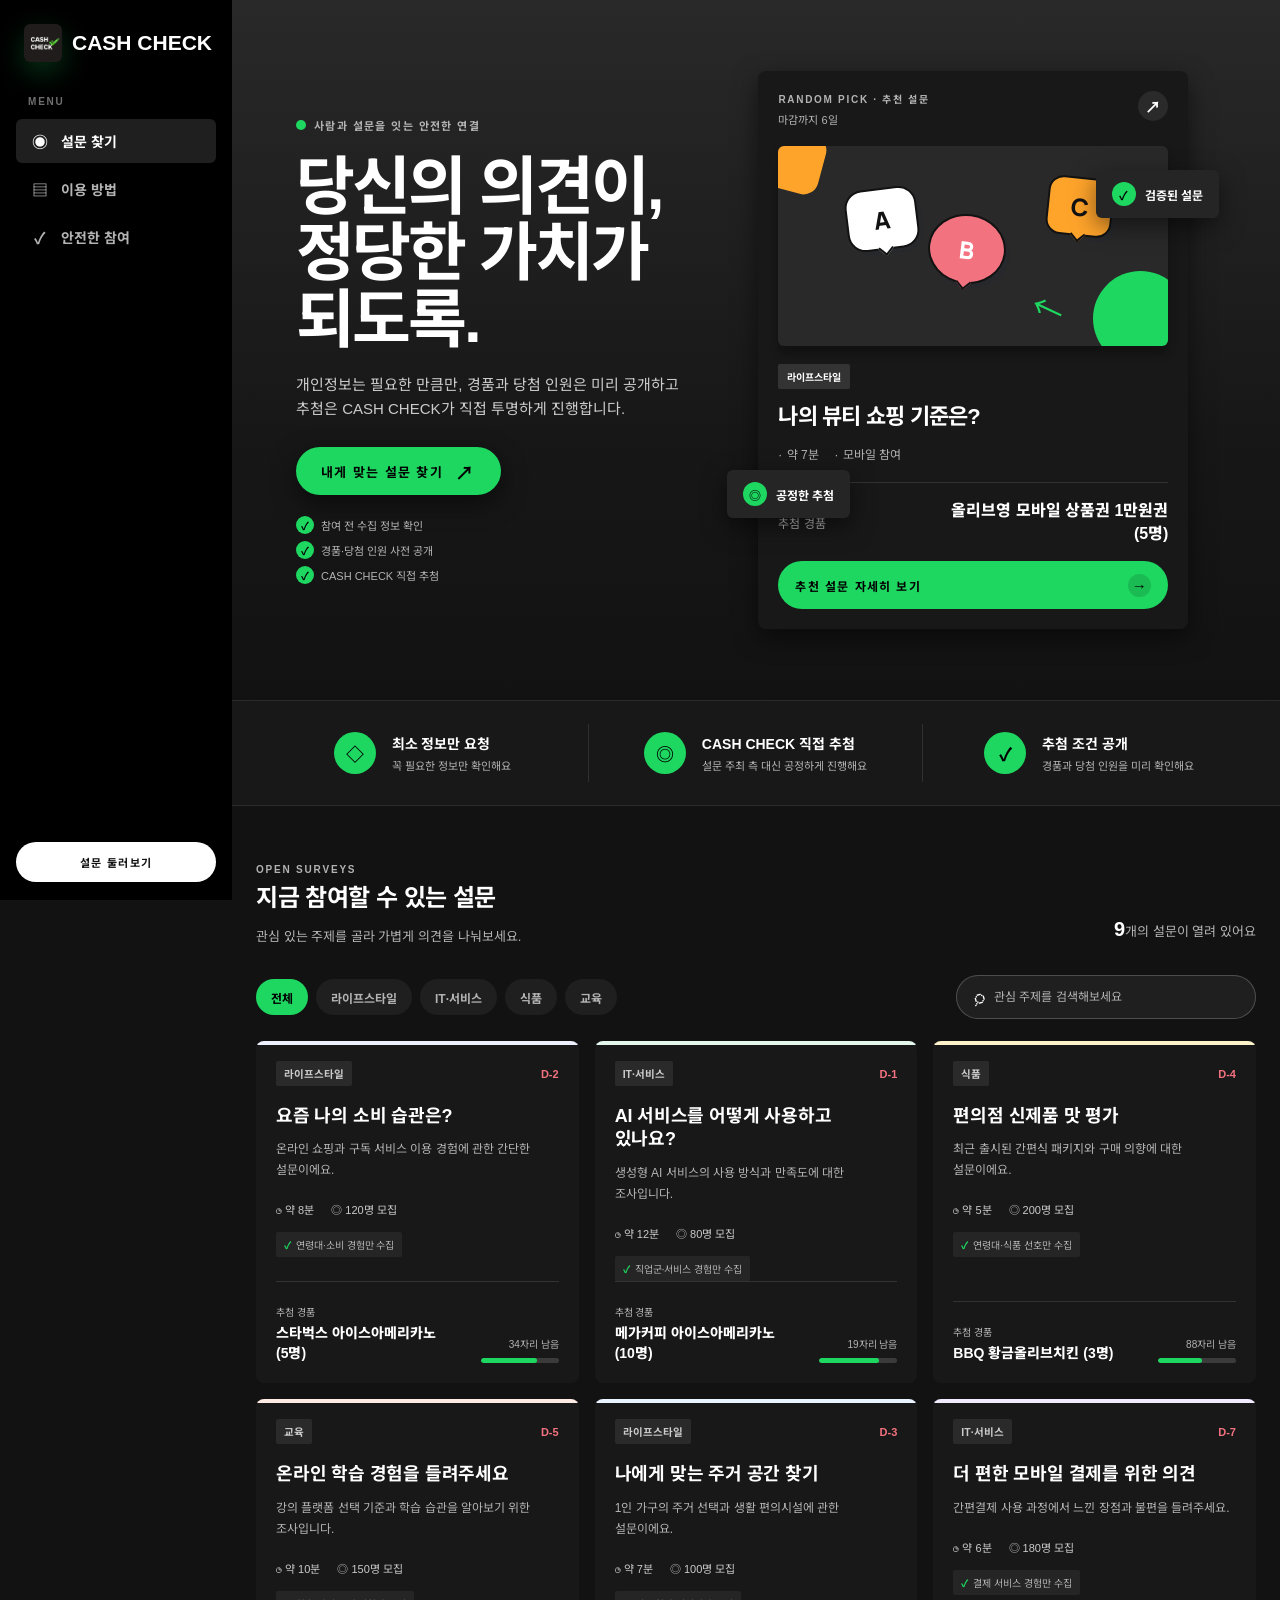
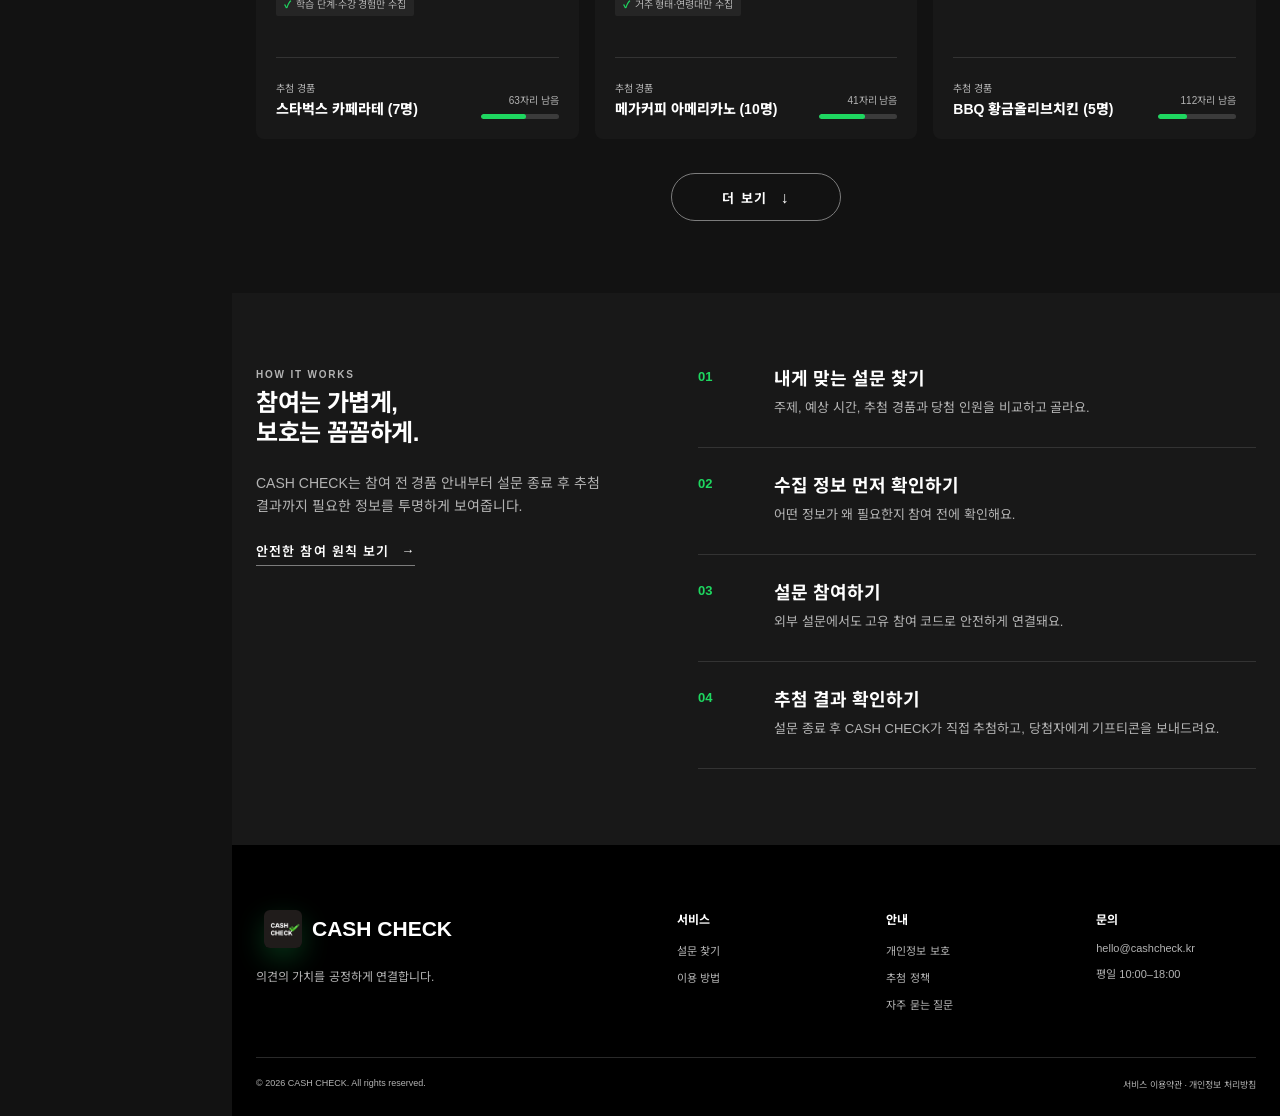
==== surveys.html @ 56f5133f "Initial deployment version" ====
<!DOCTYPE html>
<html lang="ko">
<head>
  <meta charset="UTF-8" />
  <meta name="viewport" content="width=device-width, initial-scale=1.0" />
  <meta name="description" content="개인정보 노출은 줄이고, 설문 경품 추첨은 투명하게 진행하는 설문 중계 플랫폼 CASH CHECK" />
  <title>CASH CHECK — 설문 찾기</title>
  <link rel="preconnect" href="https://fonts.googleapis.com" />
  <link rel="preconnect" href="https://fonts.gstatic.com" crossorigin />
  <link href="https://fonts.googleapis.com/css2?family=Gowun+Dodum&family=Manrope:wght@500;600;700;800&family=Noto+Sans+KR:wght@400;500;600;700;800&display=swap" rel="stylesheet" />
  <link rel="icon" href="./assets/cash-check-logo.jpg" />
  <link rel="stylesheet" href="./styles.css" />
</head>
<body class="survey-page">
  <a class="skip-link" href="#survey-board">설문 목록으로 바로가기</a>

  <header class="site-header">
    <div class="nav-wrap">
      <a class="brand" href="./index.html" aria-label="CASH CHECK 랜딩페이지">
        <img class="brand-logo" src="./assets/cash-check-logo.jpg" alt="" aria-hidden="true" />
        <span>CASH CHECK</span>
      </a>

      <nav class="desktop-nav" aria-label="주요 메뉴">
        <a href="#survey-board">설문 찾기</a>
        <a href="#how-it-works">이용 방법</a>
        <a href="#trust">안전한 참여</a>
      </nav>

      <div class="nav-actions">
        <a class="button button-small button-dark" href="#survey-board">설문 둘러보기</a>
        <button class="menu-button" id="menuButton" type="button" aria-label="메뉴 열기" aria-expanded="false">
          <span></span><span></span>
        </button>
      </div>
    </div>
    <nav class="mobile-nav" id="mobileNav" aria-label="모바일 메뉴">
      <a href="#survey-board">설문 찾기</a>
      <a href="#how-it-works">이용 방법</a>
      <a href="#trust">안전한 참여</a>
    </nav>
  </header>

  <main id="top">
    <section class="hero section-shell">
      <div class="hero-copy">
        <div class="eyebrow"><span class="eyebrow-dot"></span> 사람과 설문을 잇는 안전한 연결</div>
        <h1>당신의 의견이,<br /><em>정당한 가치</em>가 되도록.</h1>
        <p>개인정보는 필요한 만큼만, 경품과 당첨 인원은 미리 공개하고<br class="desktop-only" /> 추첨은 CASH CHECK가 직접 투명하게 진행합니다.</p>
        <div class="hero-actions">
          <a class="button button-primary" href="#survey-board">내게 맞는 설문 찾기 <span aria-hidden="true">↗</span></a>
        </div>
        <div class="hero-proof" aria-label="플랫폼 특징">
          <span><b>✓</b> 참여 전 수집 정보 확인</span>
          <span><b>✓</b> 경품·당첨 인원 사전 공개</span>
          <span><b>✓</b> CASH CHECK 직접 추첨</span>
        </div>
      </div>

      <div class="hero-visual" aria-label="설문 참여 과정 미리보기">
        <div class="orbit orbit-one"></div>
        <div class="orbit orbit-two"></div>
        <div class="floating-note note-top"><span>✓</span> 검증된 설문</div>
        <div class="floating-note note-bottom"><span>◎</span> 공정한 추첨</div>
        <article class="preview-card" id="featuredSurveyCard">
          <div class="preview-head">
            <div>
              <p>RANDOM PICK · 추천 설문</p>
              <span id="featuredDeadline">추천 설문을 고르는 중</span>
            </div>
            <span class="bookmark-icon" aria-hidden="true">↗</span>
          </div>
          <div class="preview-illustration" aria-hidden="true">
            <div class="speech speech-a">A</div>
            <div class="speech speech-b">B</div>
            <div class="speech speech-c">C</div>
            <div class="cursor-shape">↖</div>
          </div>
          <span class="category-label" id="featuredCategory">추천</span>
          <h2 id="featuredTitle">설문을 불러오는 중이에요</h2>
          <div class="preview-meta"><span id="featuredDuration">예상 시간 확인 중</span><span>모바일 참여</span></div>
          <div class="preview-reward"><span>추첨 경품</span><strong id="featuredReward">경품 확인 중</strong></div>
          <span class="preview-cta">추천 설문 자세히 보기 <b aria-hidden="true">→</b></span>
          <button class="preview-hit" id="featuredSurveyButton" type="button" aria-label="추천 설문 자세히 보기"></button>
        </article>
      </div>
    </section>

    <section class="trust-strip" id="trust" aria-label="CASH CHECK 운영 원칙">
      <div class="section-shell trust-grid">
        <div class="trust-item"><span class="trust-icon shield-icon" aria-hidden="true">◇</span><div><strong>최소 정보만 요청</strong><p>꼭 필요한 정보만 확인해요</p></div></div>
        <div class="trust-item"><span class="trust-icon" aria-hidden="true">◎</span><div><strong>CASH CHECK 직접 추첨</strong><p>설문 주최 측 대신 공정하게 진행해요</p></div></div>
        <div class="trust-item"><span class="trust-icon" aria-hidden="true">✓</span><div><strong>추첨 조건 공개</strong><p>경품과 당첨 인원을 미리 확인해요</p></div></div>
      </div>
    </section>

    <section class="survey-section" id="survey-board">
      <div class="section-shell">
        <div class="section-heading">
          <div>
            <p class="kicker">OPEN SURVEYS</p>
            <h2>지금 참여할 수 있는 설문</h2>
            <p>관심 있는 주제를 골라 가볍게 의견을 나눠보세요.</p>
          </div>
          <div class="result-summary"><strong id="surveyCount">0</strong>개의 설문이 열려 있어요</div>
        </div>

        <div class="survey-toolbar">
          <div class="filter-tabs" id="categoryFilters" role="group" aria-label="설문 카테고리 필터">
            <button class="filter-chip active" type="button" data-category="전체">전체</button>
            <button class="filter-chip" type="button" data-category="라이프스타일">라이프스타일</button>
            <button class="filter-chip" type="button" data-category="IT·서비스">IT·서비스</button>
            <button class="filter-chip" type="button" data-category="식품">식품</button>
            <button class="filter-chip" type="button" data-category="교육">교육</button>
          </div>
          <label class="search-box">
            <span aria-hidden="true">⌕</span>
            <span class="sr-only">설문 검색</span>
            <input id="searchInput" type="search" placeholder="관심 주제를 검색해보세요" autocomplete="off" />
          </label>
        </div>

        <div class="survey-grid" id="surveyGrid" aria-live="polite"></div>
        <div class="empty-state" id="emptyState" hidden>
          <span>⌕</span>
          <h3>조건에 맞는 설문이 없어요</h3>
          <p>다른 검색어나 카테고리로 찾아보세요.</p>
          <button class="button button-ghost" id="resetFilters" type="button">필터 초기화</button>
        </div>
        <div class="load-more-wrap" id="loadMoreWrap" hidden>
          <button class="load-more-button" id="loadMoreButton" type="button" aria-controls="surveyGrid">더 보기 <span aria-hidden="true">↓</span></button>
        </div>
      </div>
    </section>

    <section class="process-section" id="how-it-works">
      <div class="section-shell process-layout">
        <div class="process-intro">
          <p class="kicker">HOW IT WORKS</p>
          <h2>참여는 가볍게,<br />보호는 꼼꼼하게.</h2>
          <p>CASH CHECK는 참여 전 경품 안내부터 설문 종료 후 추첨 결과까지 필요한 정보를 투명하게 보여줍니다.</p>
          <a href="#trust" class="inline-link">안전한 참여 원칙 보기 <span>→</span></a>
        </div>
        <ol class="process-list">
          <li><span>01</span><div><h3>내게 맞는 설문 찾기</h3><p>주제, 예상 시간, 추첨 경품과 당첨 인원을 비교하고 골라요.</p></div></li>
          <li><span>02</span><div><h3>수집 정보 먼저 확인하기</h3><p>어떤 정보가 왜 필요한지 참여 전에 확인해요.</p></div></li>
          <li><span>03</span><div><h3>설문 참여하기</h3><p>외부 설문에서도 고유 참여 코드로 안전하게 연결돼요.</p></div></li>
          <li><span>04</span><div><h3>추첨 결과 확인하기</h3><p>설문 종료 후 CASH CHECK가 직접 추첨하고, 당첨자에게 기프티콘을 보내드려요.</p></div></li>
        </ol>
      </div>
    </section>

  </main>

  <footer class="site-footer">
    <div class="section-shell footer-grid">
      <div>
        <a class="brand footer-brand" href="./index.html"><img class="brand-logo" src="./assets/cash-check-logo.jpg" alt="" aria-hidden="true" /><span>CASH CHECK</span></a>
        <p>의견의 가치를 공정하게 연결합니다.</p>
      </div>
      <div class="footer-links">
        <div><strong>서비스</strong><a href="#survey-board">설문 찾기</a><a href="#how-it-works">이용 방법</a></div>
        <div><strong>안내</strong><a href="#trust">개인정보 보호</a><a href="#trust">추첨 정책</a><button type="button" data-toast="자주 묻는 질문 페이지는 다음 단계에서 연결할 수 있어요.">자주 묻는 질문</button></div>
        <div><strong>문의</strong><a href="mailto:hello@cashcheck.kr">hello@cashcheck.kr</a><span>평일 10:00–18:00</span></div>
      </div>
    </div>
    <div class="section-shell footer-bottom"><span>© 2026 CASH CHECK. All rights reserved.</span><span>서비스 이용약관 · 개인정보 처리방침</span></div>
  </footer>

  <div class="modal-backdrop" id="surveyModal" hidden>
    <section class="modal" role="dialog" aria-modal="true" aria-labelledby="modalTitle">
      <button class="modal-close" id="modalClose" type="button" aria-label="닫기">×</button>
      <div id="modalContent"></div>
    </section>
  </div>

  <div class="toast" id="toast" role="status" aria-live="polite"></div>
  <script src="./survey-data.js" defer></script>
  <script src="./app.js" defer></script>
</body>
</html>
---- styles.css ----
:root {
  --navy: #17233f;
  --navy-2: #233154;
  --blue: #425bea;
  --blue-dark: #3046cb;
  --blue-soft: #eef0ff;
  --coral: #ff705c;
  --yellow: #ffcf4a;
  --mint: #98e6c1;
  --cream: #fbf8f0;
  --paper: #fffefa;
  --white: #ffffff;
  --ink: #18213a;
  --muted: #6f7585;
  --line: #e6e4dd;
  --shadow: 0 18px 45px rgba(26, 37, 68, 0.1);
  --radius: 24px;
}

* { box-sizing: border-box; }
[hidden] { display: none !important; }
html { scroll-behavior: smooth; }
body {
  margin: 0;
  color: var(--ink);
  background: var(--paper);
  font-family: "Noto Sans KR", sans-serif;
  word-break: keep-all;
}
body.modal-open { overflow: hidden; }
button, input { font: inherit; }
button, a { -webkit-tap-highlight-color: transparent; }
a { color: inherit; text-decoration: none; }
button { color: inherit; }

.skip-link { position: fixed; left: 16px; top: -60px; z-index: 200; padding: 12px 18px; background: var(--navy); color: white; border-radius: 10px; }
.skip-link:focus { top: 12px; }
.sr-only { position: absolute; width: 1px; height: 1px; margin: -1px; clip: rect(0, 0, 0, 0); overflow: hidden; }
.section-shell { width: min(1180px, calc(100% - 48px)); margin-inline: auto; }

.site-header { position: sticky; top: 0; z-index: 50; background: rgba(255, 254, 250, 0.92); border-bottom: 1px solid rgba(230, 228, 221, 0.85); backdrop-filter: blur(16px); }
.nav-wrap { width: min(1240px, calc(100% - 40px)); min-height: 76px; margin: auto; display: flex; align-items: center; justify-content: space-between; gap: 32px; }
.brand { display: inline-flex; align-items: center; gap: 10px; font-family: "Manrope", "Noto Sans KR", sans-serif; font-size: 22px; font-weight: 800; letter-spacing: -1px; white-space: nowrap; }
.brand-logo { width: 36px; height: 36px; border-radius: 7px; object-fit: cover; flex: 0 0 auto; box-shadow: 0 8px 22px rgba(0,0,0,.2); }
.brand-mark { position: relative; width: 29px; height: 27px; display: inline-flex; align-items: flex-end; gap: 3px; transform: rotate(-2deg); }
.brand-mark > span { display: block; width: 8px; border: 2px solid var(--navy); border-radius: 8px 8px 5px 5px; background: var(--yellow); }
.brand-mark > span:nth-child(1) { height: 17px; transform: rotate(-10deg); }
.brand-mark > span:nth-child(2) { height: 25px; background: var(--coral); }
.brand-mark > span:nth-child(3) { height: 20px; transform: rotate(9deg); background: var(--mint); }
.desktop-nav { display: flex; align-items: center; gap: 34px; margin-left: auto; }
.desktop-nav a { position: relative; font-size: 14px; font-weight: 600; color: #3f485e; }
.desktop-nav a::after { content: ""; position: absolute; height: 2px; left: 0; right: 100%; bottom: -7px; background: var(--blue); transition: right .2s; }
.desktop-nav a:hover::after { right: 0; }
.nav-actions { display: flex; align-items: center; gap: 10px; }
.auth-links, .auth-user-menu { display: flex; align-items: center; gap: 8px; }
.auth-user-chip { max-width: 118px; overflow: hidden; color: var(--navy); font-size: 13px; font-weight: 700; text-overflow: ellipsis; white-space: nowrap; }
.auth-logout { border: 0; background: transparent; color: var(--muted); font-size: 12px; cursor: pointer; padding: 8px 4px; }
.auth-logout:hover { color: var(--blue); }
.text-button { border: 0; background: transparent; font-size: 14px; cursor: pointer; padding: 10px; }
.menu-button { display: none; width: 42px; height: 42px; border: 1px solid var(--line); border-radius: 50%; background: white; cursor: pointer; }
.menu-button span { width: 17px; height: 2px; display: block; background: var(--navy); margin: 4px auto; transition: .2s; }
.mobile-nav { display: none; padding: 4px 24px 20px; background: var(--paper); }
.mobile-nav a { display: block; padding: 12px 0; font-weight: 600; border-bottom: 1px solid var(--line); }

.button { min-height: 50px; display: inline-flex; align-items: center; justify-content: center; gap: 12px; padding: 0 24px; border: 1px solid transparent; border-radius: 999px; font-weight: 700; font-size: 15px; cursor: pointer; transition: transform .2s, background .2s, box-shadow .2s; }
.button:hover { transform: translateY(-2px); }
.button-small { min-height: 43px; padding: 0 18px; font-size: 13px; }
.button-dark { color: white; background: var(--navy); }
.button-dark:hover { background: var(--blue); }
.button-primary { background: var(--blue); color: white; box-shadow: 0 10px 20px rgba(66, 91, 234, .23); }
.button-primary:hover { background: var(--blue-dark); }
.button-primary span, .button-light span { font-size: 19px; }
.button-ghost { color: var(--navy); background: white; border-color: #cfd2da; }
.button-ghost:hover { border-color: var(--navy); }
.button-light { background: white; color: var(--blue-dark); }
.button-full { width: 100%; border-radius: 13px; }

.opening-section { min-height: calc(100svh - 76px); display: grid; align-items: center; padding: 42px 0 34px; overflow: hidden; background: linear-gradient(180deg, #f4f1ff 0%, var(--paper) 76%); border-bottom: 1px solid var(--line); }
.opening-content { display: grid; justify-items: center; gap: 26px; }
.opening-copy { text-align: center; }
.opening-copy > p { width: max-content; margin: 0 auto 10px; padding: 5px 9px; color: var(--blue); background: var(--blue-soft); border-radius: 999px; font: 800 10px "Manrope", sans-serif; letter-spacing: 1.4px; }
.opening-copy h1 { margin: 0; font-family: "Gowun Dodum", sans-serif; font-size: clamp(38px, 4.5vw, 58px); font-weight: 400; line-height: 1.22; letter-spacing: -2.5px; }
.opening-copy > span { display: block; margin-top: 10px; color: var(--muted); font-size: 13px; }
.prize-grid { width: 100%; display: grid; grid-template-columns: repeat(3, 1fr); gap: 18px; }
.prize-card { position: relative; overflow: hidden; min-height: 296px; display: flex; flex-direction: column; padding: 14px; background: white; border: 1px solid var(--line); border-radius: 22px; box-shadow: 0 14px 34px rgba(26, 37, 68, .08); transition: transform .2s, box-shadow .2s, border-color .2s; }
.prize-card:hover { border-color: color-mix(in srgb, var(--prize-ink) 35%, white); box-shadow: 0 18px 40px rgba(26, 37, 68, .13); transform: translateY(-5px); }
.prize-brand { position: absolute; z-index: 2; left: 24px; top: 24px; padding: 5px 8px; color: var(--prize-ink); background: rgba(255,255,255,.88); border-radius: 7px; font: 800 9px "Manrope", sans-serif; letter-spacing: .8px; }
.prize-visual { position: relative; height: 132px; display: grid; place-items: center; overflow: hidden; background: var(--prize-color); border-radius: 14px; }
.prize-visual::before, .prize-visual::after { content: ""; position: absolute; border: 1px solid color-mix(in srgb, var(--prize-ink) 20%, transparent); border-radius: 50%; }
.prize-visual::before { width: 150px; height: 150px; right: -65px; top: -70px; }
.prize-visual::after { width: 80px; height: 80px; left: -35px; bottom: -38px; }
.prize-visual > span { position: relative; z-index: 1; font-size: 64px; filter: drop-shadow(0 7px 7px rgba(24, 33, 58, .12)); transform: translateY(4px); }
.prize-info { display: flex; flex: 1; flex-direction: column; padding: 15px 7px 6px; }
.prize-info > span { color: var(--muted); font-size: 9px; }
.prize-info h2 { margin: 5px 0 6px; color: var(--ink); font-size: 17px; line-height: 1.35; letter-spacing: -.5px; }
.prize-info strong { width: max-content; padding: 4px 7px; color: var(--prize-ink); background: var(--prize-color); border-radius: 6px; font-size: 10px; }
.prize-info p { margin: auto 0 0; padding-top: 12px; color: var(--muted); border-top: 1px solid var(--line); font-size: 10px; line-height: 1.45; }
.prize-hit { position: absolute; inset: 0; border: 0; border-radius: inherit; background: transparent; cursor: pointer; }
.prize-hit:focus-visible { outline: 3px solid var(--prize-ink); outline-offset: -5px; }
.opening-skip { display: inline-flex; align-items: center; gap: 8px; color: var(--muted); font-size: 11px; font-weight: 600; }
.opening-skip span { color: var(--blue); font-size: 16px; animation: opening-bounce 1.8s ease-in-out infinite; }
.landing-page .opening-skip span { animation-name: opening-forward; }
.landing-empty { grid-column: 1 / -1; margin: 60px 0; color: var(--muted); text-align: center; }
@keyframes opening-bounce { 50% { transform: translateY(4px); } }
@keyframes opening-forward { 50% { transform: translateX(4px); } }

.hero { min-height: calc(100svh - 76px); display: grid; grid-template-columns: .88fr 1.12fr; align-items: center; gap: 50px; padding-block: clamp(30px, 4vh, 52px); }
.eyebrow { display: inline-flex; align-items: center; gap: 8px; color: var(--blue); font-size: 13px; font-weight: 700; letter-spacing: -.1px; }
.eyebrow-dot { width: 19px; height: 19px; display: inline-block; border: 5px solid var(--blue); border-radius: 50%; box-shadow: inset 0 0 0 2px white; }
.hero h1 { margin: 24px 0 24px; font-family: "Gowun Dodum", sans-serif; font-size: clamp(48px, 5.5vw, 76px); line-height: 1.18; letter-spacing: -4px; font-weight: 400; }
.hero h1 em { position: relative; color: var(--blue); font-style: normal; }
.hero h1 em::after { content: ""; position: absolute; left: 2px; right: -2px; bottom: 0; height: 8px; border-radius: 50%; border-top: 3px solid var(--coral); transform: rotate(-1deg); }
.hero-copy > p { margin: 0; color: var(--muted); line-height: 1.85; font-size: 17px; }
.hero-actions { display: flex; gap: 12px; margin-top: 34px; }
.hero-proof { display: flex; gap: 24px; margin-top: 22px; font-size: 12px; color: #707787; }
.hero-proof b { display: inline-grid; width: 18px; height: 18px; margin-right: 4px; place-items: center; color: var(--blue); background: var(--blue-soft); border-radius: 50%; }

.hero-visual { position: relative; min-height: 590px; display: grid; place-items: center; isolation: isolate; }
.hero-visual::before { content: ""; position: absolute; z-index: -3; width: 500px; height: 500px; background: #d8dcff; border-radius: 46% 54% 63% 37% / 47% 44% 56% 53%; transform: rotate(8deg); }
.hero-visual::after { content: ""; position: absolute; z-index: -2; width: 440px; height: 440px; border: 2px dashed rgba(66, 91, 234, .23); border-radius: 50%; }
.orbit { position: absolute; z-index: -1; border-radius: 50%; }
.orbit-one { width: 78px; height: 78px; right: 4%; top: 12%; background: var(--yellow); border: 1px solid rgba(24, 33, 58, .12); }
.orbit-two { width: 46px; height: 46px; left: 2%; bottom: 13%; background: var(--coral); }
.floating-note { position: absolute; z-index: 2; display: flex; align-items: center; gap: 9px; padding: 12px 16px; border: 1px solid rgba(23, 35, 63, .08); border-radius: 13px; background: white; box-shadow: var(--shadow); font-size: 12px; font-weight: 700; animation: float 4s ease-in-out infinite; }
.floating-note span { width: 24px; height: 24px; display: grid; place-items: center; border-radius: 50%; background: var(--mint); }
.note-top { right: -3px; top: 19%; }
.note-bottom { left: -4px; bottom: 21%; animation-delay: -2s; }
.note-bottom span { background: var(--yellow); }
.preview-card { position: relative; width: 410px; padding: 25px; border: 2px solid rgba(66, 91, 234, .24); border-radius: 27px; background: white; box-shadow: 14px 20px 0 rgba(49, 65, 132, .12), var(--shadow); cursor: pointer; transform: rotate(-2deg); transition: transform .2s ease, box-shadow .2s ease, border-color .2s ease; }
.preview-card:hover, .preview-card:focus-within { border-color: var(--blue); box-shadow: 10px 15px 0 rgba(49, 65, 132, .12), 0 18px 46px rgba(23,35,63,.16); transform: rotate(-1deg) translateY(-6px); }
.preview-hit { position: absolute; inset: 0; border: 0; border-radius: inherit; background: transparent; cursor: pointer; }
.preview-hit:focus-visible { outline: 3px solid var(--blue); outline-offset: 5px; }
.preview-head { display: flex; justify-content: space-between; }
.preview-head p { margin: 0 0 4px; color: var(--blue); font: 700 10px "Manrope", sans-serif; letter-spacing: 1px; }
.preview-head div > span { color: var(--muted); font-size: 11px; }
.bookmark-icon { width: 30px; height: 30px; display: grid; place-items: center; color: white; background: var(--blue); border-radius: 50%; font-size: 16px; font-weight: 800; }
.preview-illustration { position: relative; height: 190px; margin: 18px 0; overflow: hidden; background: var(--blue-soft); border-radius: 16px; }
.preview-illustration::before { content: ""; position: absolute; width: 95px; height: 95px; right: -20px; bottom: -20px; border-radius: 50%; background: var(--mint); }
.preview-illustration::after { content: ""; position: absolute; width: 60px; height: 60px; left: -15px; top: -15px; transform: rotate(15deg); background: var(--yellow); border-radius: 15px; }
.speech { position: absolute; z-index: 1; display: grid; place-items: center; border: 2px solid var(--navy); background: white; color: var(--navy); font: 800 24px "Manrope"; box-shadow: 4px 4px 0 rgba(23, 35, 63, .13); }
.speech::after { content: ""; position: absolute; width: 9px; height: 9px; bottom: -6px; background: white; border-right: 2px solid var(--navy); border-bottom: 2px solid var(--navy); transform: rotate(45deg); }
.speech-a { width: 72px; height: 62px; left: 68px; top: 42px; border-radius: 18px; transform: rotate(-7deg); }
.speech-b { width: 78px; height: 70px; left: 150px; top: 68px; border-radius: 50%; background: var(--coral); color: white; transform: rotate(7deg); }
.speech-b::after { background: var(--coral); }
.speech-c { width: 66px; height: 59px; right: 55px; top: 31px; border-radius: 15px; background: var(--yellow); transform: rotate(6deg); }
.speech-c::after { background: var(--yellow); }
.cursor-shape { position: absolute; z-index: 2; right: 105px; bottom: 16px; color: var(--blue); font-size: 32px; transform: rotate(-20deg); }
.category-label { display: inline-block; padding: 5px 9px; color: var(--blue-dark); background: var(--blue-soft); border-radius: 6px; font-size: 10px; font-weight: 700; }
.preview-card h2 { margin: 13px 0; font-size: 24px; line-height: 1.38; letter-spacing: -.8px; }
.preview-meta { display: flex; gap: 16px; color: var(--muted); font-size: 12px; }
.preview-meta span::before { content: "·"; margin-right: 5px; color: var(--blue); }
.preview-reward { display: flex; justify-content: space-between; align-items: center; margin-top: 20px; padding-top: 16px; border-top: 1px solid var(--line); font-size: 12px; color: var(--muted); }
.preview-reward strong { max-width: 230px; color: var(--coral); font: 800 16px/1.45 "Manrope", "Noto Sans KR", sans-serif; text-align: right; }
.preview-cta { min-height: 50px; display: flex; align-items: center; justify-content: space-between; margin-top: 16px; padding: 0 17px; color: white; background: var(--blue); border-radius: 13px; font-size: 14px; font-weight: 700; box-shadow: 0 8px 16px rgba(66, 91, 234, .2); }
.preview-cta b { width: 23px; height: 23px; display: grid; place-items: center; background: rgba(255,255,255,.18); border-radius: 50%; font-size: 15px; }
@keyframes float { 50% { transform: translateY(-8px); } }

.trust-strip { background: var(--cream); border-block: 1px solid var(--line); }
.trust-grid { min-height: 120px; display: grid; grid-template-columns: repeat(3, 1fr); align-items: center; }
.trust-item { min-height: 58px; display: flex; align-items: center; justify-content: center; gap: 16px; padding: 0 34px; border-right: 1px solid var(--line); }
.trust-item:last-child { border: 0; }
.trust-icon { flex: 0 0 auto; width: 42px; height: 42px; display: grid; place-items: center; color: var(--blue); background: var(--blue-soft); border-radius: 50%; font-size: 18px; font-weight: 800; }
.trust-item strong { display: block; margin-bottom: 4px; font-size: 14px; }
.trust-item p { margin: 0; color: var(--muted); font-size: 11px; }

.survey-section { padding: 110px 0 120px; background: var(--paper); }
.section-heading { display: flex; align-items: end; justify-content: space-between; gap: 24px; }
.kicker { margin: 0 0 14px !important; color: var(--blue) !important; font: 800 12px "Manrope", sans-serif !important; letter-spacing: 1.7px; }
.section-heading h2, .process-intro h2 { margin: 0; font-family: "Gowun Dodum", sans-serif; font-size: clamp(36px, 4.5vw, 54px); font-weight: 400; letter-spacing: -2px; line-height: 1.25; }
.section-heading > div > p:last-child { margin: 13px 0 0; color: var(--muted); font-size: 15px; }
.result-summary { flex: 0 0 auto; padding-bottom: 4px; color: var(--muted); font-size: 13px; }
.result-summary strong { color: var(--blue); font: 800 23px "Manrope"; }
.survey-toolbar { display: flex; justify-content: space-between; align-items: center; gap: 20px; margin: 42px 0 30px; }
.filter-tabs { display: flex; flex-wrap: wrap; gap: 8px; }
.filter-chip { padding: 10px 16px; border: 1px solid var(--line); border-radius: 999px; background: white; color: #5b6271; font-size: 13px; font-weight: 600; cursor: pointer; transition: .18s; }
.filter-chip:hover, .filter-chip.active { border-color: var(--navy); background: var(--navy); color: white; }
.search-box { width: 270px; height: 44px; display: flex; align-items: center; gap: 8px; padding: 0 15px; border: 1px solid var(--line); border-radius: 12px; background: white; }
.search-box:focus-within { border-color: var(--blue); box-shadow: 0 0 0 3px var(--blue-soft); }
.search-box span { font-size: 22px; transform: rotate(-15deg); }
.search-box input { width: 100%; border: 0; outline: 0; background: transparent; font-size: 12px; }
.survey-grid { display: grid; grid-template-columns: repeat(3, 1fr); gap: 22px; }
.survey-card { position: relative; overflow: hidden; display: flex; flex-direction: column; min-height: 355px; padding: 26px; border: 1px solid var(--line); border-radius: 19px; background: white; transition: transform .22s, box-shadow .22s, border-color .22s; }
.survey-card:hover { transform: translateY(-6px); border-color: #ced3f7; box-shadow: var(--shadow); }
.survey-card::before { content: ""; position: absolute; width: 100px; height: 100px; right: -45px; top: -45px; border-radius: 50%; background: var(--card-color, var(--blue-soft)); opacity: .8; }
.card-top { display: flex; justify-content: space-between; align-items: center; }
.card-category { padding: 6px 10px; border-radius: 7px; color: var(--card-ink, var(--blue)); background: var(--card-color, var(--blue-soft)); font-size: 11px; font-weight: 700; }
.card-dday { color: var(--coral); font: 800 11px "Manrope"; }
.survey-card h3 { margin: 23px 0 11px; font-size: 20px; line-height: 1.48; letter-spacing: -.7px; }
.survey-card .description { margin: 0; color: var(--muted); font-size: 12px; line-height: 1.75; }
.card-facts { display: flex; gap: 17px; margin-top: 20px; color: #50586a; font-size: 11px; }
.card-facts span { display: inline-flex; align-items: center; gap: 5px; }
.privacy-badge { width: max-content; margin-top: 15px; padding: 5px 8px; border-radius: 6px; background: #f4f5f7; color: #596274; font-size: 10px; }
.privacy-badge::before { content: "✓"; margin-right: 5px; color: #19875a; font-weight: 800; }
.card-bottom { display: flex; justify-content: space-between; align-items: end; gap: 12px; margin-top: auto; padding-top: 22px; border-top: 1px solid var(--line); }
.card-bottom > div:first-child { flex: 1; min-width: 0; }
.reward-label { display: block; margin-bottom: 4px; color: var(--muted); font-size: 10px; }
.reward-value { display: block; color: var(--blue); font: 800 14px/1.45 "Manrope", "Noto Sans KR", sans-serif; word-break: keep-all; }
.slots { flex: 0 0 auto; text-align: right; }
.slots span { display: block; margin-bottom: 7px; color: var(--muted); font-size: 10px; }
.slot-track { width: 78px; height: 5px; overflow: hidden; background: #eceef2; border-radius: 99px; }
.slot-track i { display: block; height: 100%; background: var(--coral); border-radius: inherit; }
.card-hit { position: absolute; inset: 0; border: 0; background: transparent; cursor: pointer; }
.survey-card h3, .survey-card .card-top, .survey-card .description, .survey-card .card-facts, .survey-card .privacy-badge, .survey-card .card-bottom { position: relative; pointer-events: none; }
.empty-state { padding: 70px 20px; text-align: center; border: 1px dashed #cfd2da; border-radius: 20px; }
.empty-state > span { display: block; font-size: 42px; transform: rotate(-15deg); }
.empty-state h3 { margin: 12px 0 5px; }
.empty-state p { margin: 0 0 20px; color: var(--muted); font-size: 13px; }
.load-more-wrap { display: flex; justify-content: center; margin-top: 34px; }
.load-more-wrap[hidden] { display: none; }
.load-more-button { min-width: 170px; min-height: 48px; padding: 0 22px; color: var(--navy); background: white; border: 1px solid #cfd2da; border-radius: 999px; font-size: 13px; font-weight: 700; cursor: pointer; transition: transform .2s, border-color .2s, box-shadow .2s; }
.load-more-button span { display: inline-block; margin-left: 8px; color: var(--blue); font-size: 16px; transition: transform .2s; }
.load-more-button:hover { border-color: var(--blue); box-shadow: 0 8px 20px rgba(66, 91, 234, .12); transform: translateY(-2px); }
.load-more-button:hover span { transform: translateY(3px); }
.load-more-button:focus-visible { outline: 3px solid var(--blue-soft); outline-offset: 3px; border-color: var(--blue); }

.process-section { padding: 120px 0; color: white; background: var(--navy); }
.process-layout { display: grid; grid-template-columns: .8fr 1.2fr; gap: 100px; }
.process-intro .kicker { color: var(--mint) !important; }
.process-intro > p:not(.kicker) { max-width: 390px; margin: 24px 0; color: #b9c0d1; font-size: 14px; line-height: 1.85; }
.inline-link { display: inline-flex; align-items: center; gap: 12px; padding-bottom: 5px; border-bottom: 1px solid #8090b2; color: #e9ecf5; font-size: 13px; font-weight: 600; }
.process-list { margin: 0; padding: 0; list-style: none; }
.process-list li { display: grid; grid-template-columns: 72px 1fr; gap: 20px; align-items: start; padding: 0 0 28px; margin-bottom: 28px; border-bottom: 1px solid #33405e; }
.process-list li:last-child { margin: 0; }
.process-list li > span { color: var(--mint); font: 700 13px "Manrope"; }
.process-list h3 { margin: -5px 0 8px; font-size: 19px; }
.process-list p { margin: 0; color: #aeb7cc; font-size: 13px; line-height: 1.6; }


.site-footer { padding: 65px 0 25px; color: #b9c0d1; background: #111a30; }
.footer-grid { display: grid; grid-template-columns: 1fr 1.7fr; gap: 80px; }
.footer-brand { color: white; }
.footer-brand .brand-mark span { border-color: white; }
.footer-grid > div:first-child > p { margin-top: 15px; font-size: 12px; }
.footer-links { display: grid; grid-template-columns: repeat(3, 1fr); gap: 50px; }
.footer-links > div { display: flex; flex-direction: column; align-items: flex-start; gap: 11px; font-size: 11px; }
.footer-links strong { margin-bottom: 4px; color: white; font-size: 12px; }
.footer-links a:hover { color: white; }
.footer-links button { padding: 0; border: 0; background: transparent; color: inherit; font-size: inherit; cursor: pointer; }
.footer-bottom { display: flex; justify-content: space-between; margin-top: 45px; padding-top: 20px; border-top: 1px solid #29334a; font-size: 9px; }

.modal-backdrop { position: fixed; inset: 0; z-index: 100; display: grid; place-items: center; padding: 20px; background: rgba(11, 18, 34, .72); backdrop-filter: blur(5px); }
.modal-backdrop[hidden] { display: none; }
.modal { position: relative; width: min(560px, 100%); max-height: calc(100vh - 40px); overflow-y: auto; padding: 34px; border-radius: 22px; background: white; box-shadow: 0 30px 80px rgba(0,0,0,.3); }
.modal-close { position: absolute; right: 18px; top: 16px; width: 36px; height: 36px; border: 0; border-radius: 50%; background: #f2f3f5; font-size: 24px; cursor: pointer; }
.modal-kicker { margin: 0; color: var(--blue); font-size: 11px; font-weight: 800; }
.modal h2 { margin: 14px 40px 10px 0; font-size: 26px; line-height: 1.4; }
.modal-description { color: var(--muted); font-size: 13px; line-height: 1.7; }
.modal-facts { display: grid; grid-template-columns: repeat(3, 1fr); gap: 8px; margin: 24px 0; }
.modal-facts div { padding: 14px; background: var(--cream); border-radius: 10px; }
.modal-facts span { display: block; margin-bottom: 5px; color: var(--muted); font-size: 9px; }
.modal-facts strong { font-size: 13px; }
.draw-box { padding: 17px; margin-bottom: 12px; background: #eef0ff; border: 1px solid #d7ddff; border-radius: 12px; }
.draw-box strong { display: block; margin-bottom: 8px; color: var(--blue-dark); font-size: 12px; }
.draw-box p { margin: 0; color: #53618a; font-size: 11px; line-height: 1.6; }
.privacy-box { padding: 17px; margin-bottom: 20px; background: #eef8f3; border: 1px solid #ccebdc; border-radius: 12px; }
.privacy-box strong { display: block; margin-bottom: 8px; color: #147a4c; font-size: 12px; }
.privacy-box p { margin: 0; color: #506b5e; font-size: 11px; line-height: 1.6; }

.participation-complete { color: #526159; background: #e7eee9; border-color: #d4ded7; cursor: not-allowed; }
.participation-complete:hover { transform: none; }

.auth-page { min-height: 100vh; background: #f5f3ed; }
.auth-header { position: relative; background: rgba(255, 254, 250, .96); }
.auth-main { min-height: calc(100svh - 77px); display: grid; place-items: center; padding: 54px 24px; }
.auth-shell { width: min(1040px, 100%); display: grid; grid-template-columns: minmax(0, .9fr) minmax(440px, 1.1fr); overflow: hidden; background: white; border: 1px solid var(--line); border-radius: 30px; box-shadow: 0 28px 70px rgba(26, 37, 68, .12); }
.auth-intro { position: relative; overflow: hidden; min-height: 650px; display: flex; flex-direction: column; justify-content: center; padding: 58px 52px; color: white; background: var(--navy); }
.auth-intro::before, .auth-intro::after { content: ""; position: absolute; border: 1px solid rgba(255,255,255,.12); border-radius: 50%; }
.auth-intro::before { width: 330px; height: 330px; right: -190px; top: -150px; }
.auth-intro::after { width: 250px; height: 250px; left: -145px; bottom: -125px; }
.auth-intro > * { position: relative; z-index: 1; }
.auth-kicker { width: max-content; margin: 0 0 18px; padding: 6px 10px; color: var(--mint); background: rgba(152,230,193,.1); border: 1px solid rgba(152,230,193,.28); border-radius: 999px; font: 800 10px "Manrope", sans-serif; letter-spacing: 1.5px; }
.auth-intro h1 { margin: 0; font-family: "Gowun Dodum", sans-serif; font-size: clamp(38px, 4.2vw, 52px); font-weight: 400; line-height: 1.28; letter-spacing: -2.4px; }
.auth-intro > p:not(.auth-kicker) { margin: 20px 0 0; color: #cbd1de; font-size: 14px; line-height: 1.8; }
.auth-benefits { display: grid; gap: 13px; margin: 42px 0 0; padding: 0; list-style: none; }
.auth-benefits li { display: flex; align-items: center; gap: 11px; color: #edf0f6; font-size: 13px; }
.auth-benefits b { width: 25px; height: 25px; display: grid; place-items: center; flex: 0 0 auto; color: var(--navy); background: var(--mint); border-radius: 50%; font-size: 12px; }
.auth-panel { min-height: 650px; display: flex; flex-direction: column; justify-content: center; padding: 50px 58px; }
.auth-panel-head { margin-bottom: 25px; }
.auth-panel-head h2 { margin: 0 0 8px; font-size: 27px; letter-spacing: -1.2px; }
.auth-panel-head p { margin: 0; color: var(--muted); font-size: 13px; line-height: 1.6; }
.auth-tabs { display: grid; grid-template-columns: repeat(2, 1fr); gap: 5px; margin-bottom: 25px; padding: 5px; background: #f1f1ed; border-radius: 13px; }
.auth-tab { min-height: 43px; border: 0; border-radius: 9px; background: transparent; color: var(--muted); font-size: 13px; font-weight: 700; cursor: pointer; }
.auth-tab.active { color: var(--navy); background: white; box-shadow: 0 3px 12px rgba(26,37,68,.08); }
.auth-form { display: grid; gap: 17px; }
.auth-field { display: grid; gap: 8px; }
.auth-field label { color: #39425a; font-size: 12px; font-weight: 700; }
.auth-field input { width: 100%; min-height: 50px; padding: 0 15px; color: var(--ink); background: white; border: 1px solid #d9d9d2; border-radius: 11px; outline: 0; transition: border-color .2s, box-shadow .2s; }
.auth-field input::placeholder { color: #a5a8b0; }
.auth-field input:focus { border-color: var(--blue); box-shadow: 0 0 0 3px rgba(66,91,234,.1); }
.auth-field small { color: var(--muted); font-size: 10px; line-height: 1.45; }
.auth-agreement { display: flex; align-items: flex-start; gap: 9px; color: #596174; font-size: 11px; line-height: 1.5; cursor: pointer; }
.auth-agreement input { width: 17px; height: 17px; margin: 0; flex: 0 0 auto; accent-color: var(--blue); }
.auth-submit { margin-top: 3px; }
.auth-message { min-height: 20px; margin: 0; font-size: 11px; line-height: 1.5; }
.auth-message.error { color: #c63d36; }
.auth-message.success { color: #16734a; }
.auth-switch { margin: 1px 0 0; color: var(--muted); text-align: center; font-size: 11px; }
.auth-switch button { padding: 4px; color: var(--blue); border: 0; background: transparent; font-weight: 700; cursor: pointer; }
.auth-security { margin: 20px 0 0; padding-top: 17px; color: #7b8090; border-top: 1px solid var(--line); font-size: 10px; line-height: 1.6; text-align: center; }
.account-view { display: grid; gap: 22px; }
.account-badge { width: 54px; height: 54px; display: grid; place-items: center; color: var(--blue); background: var(--blue-soft); border-radius: 17px; font-size: 23px; }
.account-view h2 { margin: 0; font-size: 27px; letter-spacing: -1px; }
.account-view > p { margin: -12px 0 0; color: var(--muted); font-size: 13px; }
.account-summary { display: grid; grid-template-columns: repeat(2, 1fr); gap: 10px; }
.account-summary div { padding: 16px; background: #f7f7f3; border-radius: 12px; }
.account-summary span { display: block; color: var(--muted); font-size: 10px; }
.account-summary strong { display: block; margin-top: 5px; font-size: 14px; }
.participation-history h3 { margin: 0 0 10px; font-size: 13px; }
.participation-list { max-height: 174px; display: grid; gap: 8px; margin: 0; padding: 0; overflow-y: auto; list-style: none; }
.participation-list li { padding: 11px 13px; background: var(--blue-soft); border-radius: 10px; }
.participation-list strong { display: block; font-size: 11px; }
.participation-list span { display: block; margin-top: 3px; color: var(--muted); font-size: 9px; }
.participation-empty { color: var(--muted); font-size: 11px; }
.account-actions { display: grid; grid-template-columns: 1fr 1fr; gap: 9px; }
.account-actions .button { min-height: 46px; padding: 0 14px; font-size: 12px; }

.toast { position: fixed; z-index: 150; left: 50%; bottom: 28px; max-width: calc(100% - 32px); padding: 13px 20px; color: white; background: var(--navy); border-radius: 999px; box-shadow: var(--shadow); font-size: 12px; opacity: 0; pointer-events: none; transform: translate(-50%, 20px); transition: .25s; }
.toast.show { opacity: 1; transform: translate(-50%, 0); }

@media (max-width: 980px) {
  .desktop-nav { display: none; }
  .menu-button { display: block; }
  .mobile-nav.open { display: block; }
  .hero { gap: 22px; }
  .hero-visual { transform: scale(.94); }
  .survey-grid { grid-template-columns: repeat(2, 1fr); }
  .process-layout { gap: 50px; }
  .auth-shell { grid-template-columns: minmax(0, .8fr) minmax(410px, 1.2fr); }
  .auth-intro { padding: 45px 35px; }
  .auth-panel { padding: 45px 42px; }
}

@media (max-width: 760px) {
  .section-shell { width: min(100% - 32px, 620px); }
  .nav-wrap { width: calc(100% - 28px); min-height: 66px; }
  .nav-actions .text-button, .nav-actions .button { display: none; }
  .opening-section { min-height: calc(100svh - 66px); padding: 34px 0 25px; }
  .opening-content { gap: 20px; }
  .opening-copy h1 { font-size: clamp(35px, 10vw, 48px); }
  .opening-copy > span { font-size: 12px; }
  .prize-grid { width: calc(100% + 32px); grid-auto-flow: column; grid-auto-columns: min(82vw, 310px); grid-template-columns: none; gap: 12px; padding: 0 16px 10px; overflow-x: auto; scroll-snap-type: x mandatory; scrollbar-width: thin; }
  .prize-card { min-height: 274px; scroll-snap-align: center; }
  .prize-visual { height: 118px; }
  .prize-visual > span { font-size: 57px; }
  .hero { min-height: calc(100svh - 66px); display: flex; flex-direction: column; justify-content: center; gap: 10px; padding-block: 18px; text-align: center; }
  .hero-copy { flex: 0 0 auto; }
  .hero h1 { margin: 12px 0 0; font-size: clamp(34px, 10vw, 46px); line-height: 1.08; letter-spacing: -2.5px; }
  .hero-copy > p, .hero-actions, .hero-proof { display: none; }
  .hero-visual { flex: 1; width: 100%; min-height: 500px; margin: 0; transform: none; }
  .preview-card { width: min(390px, calc(100vw - 70px)); }
  .trust-grid { grid-template-columns: 1fr; padding-block: 16px; }
  .trust-item { justify-content: flex-start; padding: 18px 15px; border-right: 0; border-bottom: 1px solid var(--line); }
  .section-heading { display: block; }
  .result-summary { margin-top: 20px; }
  .survey-toolbar { align-items: stretch; flex-direction: column; }
  .filter-tabs { flex-wrap: nowrap; overflow-x: auto; padding-bottom: 4px; }
  .filter-chip { flex: 0 0 auto; }
  .search-box { width: 100%; }
  .survey-grid { grid-template-columns: 1fr; }
  .process-layout, .footer-grid { grid-template-columns: 1fr; gap: 55px; }
  .process-section, .survey-section { padding: 85px 0; }
  .footer-links { gap: 20px; }
  .nav-actions [data-auth-slot] { display: none; }
  .landing-page .nav-actions [data-auth-slot] { display: block; }
  .landing-page .auth-signup-link { display: none; }
  .landing-page .auth-login-link { display: inline-flex !important; padding-inline: 6px; }
  .landing-page .auth-user-chip { max-width: 70px; font-size: 11px; }
  .landing-page .auth-logout { display: none; }
  .mobile-auth { padding-top: 12px; }
  .mobile-auth .auth-links, .mobile-auth .auth-user-menu { justify-content: stretch; }
  .mobile-auth .auth-links a { flex: 1; text-align: center; }
  .mobile-auth .auth-user-menu { justify-content: space-between; padding: 4px 0; }
  .auth-main { min-height: calc(100svh - 67px); padding: 24px 16px; }
  .auth-shell { max-width: 560px; grid-template-columns: 1fr; }
  .auth-intro { display: none; }
  .auth-panel { min-height: auto; padding: 38px 32px; }
}

@media (max-width: 470px) {
  .desktop-only { display: none; }
  .hero { gap: 0; padding-block: 12px; }
  .eyebrow { font-size: 11px; }
  .eyebrow-dot { width: 16px; height: 16px; border-width: 4px; }
  .hero h1 { margin-top: 9px; font-size: clamp(31px, 9.5vw, 39px); }
  .hero-visual { min-height: 440px; margin: 0; transform: none; }
  .hero-visual::before { width: 350px; height: 350px; }
  .hero-visual::after { width: 310px; height: 310px; }
  .floating-note { display: none; }
  .preview-card { width: min(350px, calc(100vw - 44px)); padding: 16px; border-radius: 22px; transform: none; }
  .preview-card:hover, .preview-card:focus-within { transform: translateY(-3px); }
  .preview-illustration { height: 130px; margin: 12px 0; }
  .speech-a { width: 58px; height: 49px; left: 45px; top: 24px; }
  .speech-b { width: 63px; height: 56px; left: 120px; top: 45px; }
  .speech-c { width: 53px; height: 47px; right: 38px; top: 18px; }
  .cursor-shape { right: 72px; bottom: 8px; font-size: 25px; }
  .preview-card h2 { margin: 9px 0; font-size: 19px; }
  .preview-meta { font-size: 10px; }
  .preview-reward { margin-top: 12px; padding-top: 10px; font-size: 10px; }
  .preview-reward strong { max-width: 190px; font-size: 13px; }
  .preview-cta { min-height: 44px; margin-top: 11px; font-size: 12px; }
  .section-heading h2, .process-intro h2 { font-size: 37px; }
  .footer-links { grid-template-columns: repeat(2, 1fr); row-gap: 35px; }
  .footer-bottom { align-items: flex-start; flex-direction: column; gap: 8px; }
  .modal { padding: 26px 20px; }
  .modal-facts { grid-template-columns: 1fr; }
  .auth-panel { padding: 32px 21px; }
  .auth-panel-head h2, .account-view h2 { font-size: 24px; }
  .account-actions { grid-template-columns: 1fr; }
}

@media (prefers-reduced-motion: reduce) {
  html { scroll-behavior: auto; }
  *, *::before, *::after { animation-duration: .01ms !important; animation-iteration-count: 1 !important; transition-duration: .01ms !important; }
}

/* Spotify-inspired dark application theme */
:root {
  --navy: #121212;
  --navy-2: #1f1f1f;
  --blue: #1ed760;
  --blue-dark: #1db954;
  --blue-soft: #1c3324;
  --coral: #f3727f;
  --yellow: #ffa42b;
  --mint: #1ed760;
  --cream: #181818;
  --paper: #121212;
  --white: #ffffff;
  --ink: #ffffff;
  --muted: #b3b3b3;
  --line: #2a2a2a;
  --shadow: 0 8px 24px rgba(0, 0, 0, .5);
  --radius: 8px;
  --spotify-surface: #181818;
  --spotify-raised: #252525;
  --spotify-soft: #1f1f1f;
  --spotify-border: #4d4d4d;
  --spotify-font: "SpotifyMixUI", "Helvetica Neue", Helvetica, Arial, "Noto Sans KR", sans-serif;
  --spotify-title: "SpotifyMixUITitle", "Helvetica Neue", Helvetica, Arial, "Noto Sans KR", sans-serif;
}

html { background: #121212; }
body { color: #fff; background: #121212; font-family: var(--spotify-font); }
::selection { color: #000; background: #1ed760; }
a:focus-visible, button:focus-visible, input:focus-visible { outline: 3px solid #1ed760; outline-offset: 3px; }
.section-shell { width: min(1180px, calc(100% - 48px)); }

.site-header { color: #fff; background: rgba(18,18,18,.96); border-color: #2a2a2a; backdrop-filter: blur(18px); }
.brand { color: #fff; font-family: var(--spotify-title); font-size: 21px; letter-spacing: 0; }
.brand-logo { width: 38px; height: 38px; border-radius: 6px; box-shadow: 0 10px 28px rgba(30,215,96,.24); }
.brand-mark { width: 28px; height: 28px; align-items: center; justify-content: center; gap: 2px; padding: 5px; background: #1ed760; border-radius: 50%; transform: none; }
.brand-mark > span, .brand-mark > span:nth-child(1), .brand-mark > span:nth-child(2), .brand-mark > span:nth-child(3) { width: 3px; border: 0; border-radius: 999px; background: #121212; transform: none; }
.brand-mark > span:nth-child(1) { height: 10px; }
.brand-mark > span:nth-child(2) { height: 17px; }
.brand-mark > span:nth-child(3) { height: 13px; }
.desktop-nav a { color: #b3b3b3; font-size: 14px; font-weight: 700; }
.desktop-nav a::after { display: none; }
.desktop-nav a:hover { color: #fff; }
.text-button, .auth-logout { color: #b3b3b3; font-weight: 700; }
.text-button:hover, .auth-logout:hover { color: #fff; }
.auth-user-chip { color: #fff; }
.button { min-height: 48px; border-radius: 500px; font-size: 13px; font-weight: 700; letter-spacing: 1.4px; text-transform: uppercase; }
.button:hover { transform: scale(1.035); }
.button-small { min-height: 40px; padding-inline: 18px; font-size: 11px; }
.button-dark { color: #121212; background: #fff; }
.button-dark:hover { color: #000; background: #eee; }
.button-primary { color: #000; background: #1ed760; box-shadow: 0 8px 24px rgba(0,0,0,.5); }
.button-primary:hover { background: #3be477; }
.button-ghost { color: #fff; background: transparent; border-color: #7c7c7c; }
.button-ghost:hover { border-color: #fff; }
.button-light { color: #121212; background: #eee; }
.button-full { border-radius: 500px; }

/* Prize-first landing */
.landing-page { background: #121212; }
.landing-page .site-header { background: #000; }
.opening-section { min-height: calc(100svh - 76px); padding: 32px 0 28px; background: linear-gradient(180deg, #202020 0%, #121212 68%); border-color: #2a2a2a; }
.opening-content { gap: 22px; }
.opening-copy > p { color: #b3b3b3; background: transparent; font-family: var(--spotify-font); font-weight: 700; letter-spacing: 2px; }
.opening-copy h1 { color: #fff; font-family: var(--spotify-title); font-size: clamp(38px, 4.4vw, 58px); font-weight: 700; line-height: 1.12; letter-spacing: -2px; }
.opening-copy > span { color: #b3b3b3; font-size: 13px; }
.prize-grid { gap: 16px; }
.prize-card { min-height: 300px; padding: 12px; background: #181818; border: 0; border-radius: 8px; box-shadow: none; }
.prize-card:hover { background: #252525; border-color: transparent; box-shadow: 0 8px 24px rgba(0,0,0,.5); transform: translateY(-4px); }
.prize-visual { height: 146px; border-radius: 6px; box-shadow: 0 8px 8px rgba(0,0,0,.3); }
.prize-brand { left: 22px; top: 22px; color: #fff; background: rgba(18,18,18,.78); border-radius: 4px; letter-spacing: 1.4px; }
.prize-info { padding: 16px 6px 6px; }
.prize-info > span { color: #b3b3b3; font-size: 10px; text-transform: uppercase; letter-spacing: 1.4px; }
.prize-info h2 { color: #fff; font-family: var(--spotify-title); font-size: 18px; letter-spacing: -.3px; }
.prize-info strong { border-radius: 4px; }
.prize-info p { color: #b3b3b3; border-color: #333; font-size: 11px; }
.opening-skip { min-height: 40px; padding: 0 16px; color: #fff; border: 1px solid #7c7c7c; border-radius: 9999px; font-size: 11px; letter-spacing: 1.3px; text-transform: uppercase; }
.opening-skip:hover { border-color: #fff; transform: scale(1.03); }
.opening-skip span { color: #fff; animation: none; }

/* Survey application shell */
.survey-page { background: #121212; }
.survey-page main, .survey-page .site-footer { margin-left: 232px; }
.survey-page .site-header { position: fixed; inset: 0 auto 0 0; width: 232px; background: #000; border: 0; backdrop-filter: none; }
.survey-page .nav-wrap { width: 100%; height: 100%; min-height: 100%; flex-direction: column; align-items: stretch; justify-content: flex-start; gap: 0; padding: 24px 16px 18px; }
.survey-page .brand { padding: 0 8px; }
.survey-page .desktop-nav { flex-direction: column; align-items: stretch; gap: 4px; margin: 34px 0 0; }
.survey-page .desktop-nav::before { content: "MENU"; margin: 0 12px 8px; color: #6f6f6f; font-size: 10px; font-weight: 700; letter-spacing: 1.8px; }
.survey-page .desktop-nav a { display: flex; align-items: center; min-height: 44px; padding: 0 13px; border-radius: 6px; }
.survey-page .desktop-nav a:first-child { color: #fff; background: #1f1f1f; }
.survey-page .desktop-nav a::before { width: 22px; margin-right: 10px; color: currentColor; font-size: 16px; text-align: center; }
.survey-page .desktop-nav a:nth-child(1)::before { content: "◉"; }
.survey-page .desktop-nav a:nth-child(2)::before { content: "▤"; }
.survey-page .desktop-nav a:nth-child(3)::before { content: "✓"; }
.survey-page .nav-actions { align-items: stretch; flex-direction: column; gap: 10px; margin-top: auto; }
.survey-page .nav-actions [data-auth-slot], .survey-page .auth-links, .survey-page .auth-user-menu { width: 100%; }
.survey-page .auth-links { align-items: stretch; flex-direction: column; }
.survey-page .auth-links a, .survey-page .auth-user-menu > * { justify-content: center; text-align: center; }
.survey-page .auth-user-menu { flex-wrap: wrap; justify-content: center; padding: 12px; background: #181818; border-radius: 8px; }
.survey-page .nav-actions > .button { width: 100%; }
.survey-page .menu-button, .survey-page .mobile-nav { display: none; }

.survey-page .hero { width: 100%; min-height: 700px; grid-template-columns: .9fr 1.1fr; gap: 38px; padding: 54px clamp(32px, 5vw, 76px); background: linear-gradient(180deg, #292929 0%, #171717 62%, #121212 100%); }
.eyebrow { color: #b3b3b3; font-size: 11px; font-weight: 700; letter-spacing: 1.4px; text-transform: uppercase; }
.eyebrow-dot { width: 10px; height: 10px; border: 0; background: #1ed760; box-shadow: none; }
.hero h1 { margin: 20px 0; color: #fff; font-family: var(--spotify-title); font-size: clamp(42px, 5vw, 68px); font-weight: 700; line-height: 1.04; letter-spacing: -3px; }
.hero h1 em { color: #fff; font-style: normal; }
.hero h1 em::after { display: none; }
.hero-copy > p { color: #cbcbcb; font-size: 15px; line-height: 1.6; }
.hero-actions { margin-top: 26px; }
.hero-proof { flex-direction: column; gap: 7px; margin-top: 21px; color: #b3b3b3; font-size: 11px; }
.hero-proof b { color: #000; background: #1ed760; }
.hero-visual { min-height: 580px; }
.hero-visual::before, .hero-visual::after, .orbit { display: none; }
.floating-note { color: #fff; background: #252525; border: 0; border-radius: 6px; box-shadow: 0 8px 24px rgba(0,0,0,.5); animation: none; }
.floating-note span, .note-bottom span { color: #000; background: #1ed760; }
.preview-card { width: min(430px, 100%); padding: 20px; color: #fff; background: #181818; border: 0; border-radius: 8px; box-shadow: 0 8px 24px rgba(0,0,0,.5); transform: none; }
.preview-card:hover, .preview-card:focus-within { background: #202020; border-color: transparent; box-shadow: 0 12px 30px rgba(0,0,0,.6); transform: translateY(-4px); }
.preview-head p { color: #b3b3b3; font-family: var(--spotify-font); letter-spacing: 1.7px; }
.preview-head div > span, .preview-meta, .preview-reward { color: #b3b3b3; }
.bookmark-icon { color: #fff; background: #2a2a2a; }
.preview-illustration { height: 200px; background: #292929; border-radius: 6px; box-shadow: 0 8px 8px rgba(0,0,0,.3); }
.category-label { color: #fff; background: #333; border-radius: 2px; text-transform: capitalize; }
.preview-card h2 { color: #fff; font-family: var(--spotify-title); font-size: 22px; }
.preview-meta span::before { color: #b3b3b3; }
.preview-reward { border-color: #333; }
.preview-reward strong { color: #fff; font-family: var(--spotify-font); }
.preview-cta { min-height: 48px; color: #000; background: #1ed760; border-radius: 500px; box-shadow: none; font-size: 12px; letter-spacing: 1.4px; text-transform: uppercase; }
.preview-cta b { background: rgba(0,0,0,.13); }
.preview-hit:focus-visible { outline-color: #1ed760; }

.trust-strip { background: #181818; border-color: #2a2a2a; }
.trust-grid { min-height: 104px; }
.trust-item { border-color: #303030; }
.trust-icon { color: #000; background: #1ed760; }
.trust-item strong { color: #fff; }
.trust-item p { color: #b3b3b3; }

.survey-section { padding: 58px 0 72px; background: #121212; }
.section-heading h2, .process-intro h2 { color: #fff; font-family: var(--spotify-title); font-size: 24px; font-weight: 700; letter-spacing: -.5px; }
.kicker { margin-bottom: 8px !important; color: #b3b3b3 !important; font-family: var(--spotify-font) !important; font-size: 10px !important; letter-spacing: 1.8px; }
.section-heading > div > p:last-child, .result-summary { color: #b3b3b3; font-size: 13px; }
.result-summary strong { color: #fff; font-family: var(--spotify-font); font-size: 20px; }
.survey-toolbar { margin: 30px 0 22px; }
.filter-chip { min-height: 36px; padding: 0 15px; color: #b3b3b3; background: #1f1f1f; border: 0; border-radius: 9999px; font-size: 12px; font-weight: 700; }
.filter-chip:hover { color: #fff; background: #2a2a2a; }
.filter-chip.active { color: #000; background: #1ed760; }
.search-box { width: 300px; height: 44px; padding: 0 17px; color: #fff; background: #1f1f1f; border: 0; border-radius: 500px; box-shadow: #121212 0 1px 0, #4d4d4d 0 0 0 1px inset; }
.search-box:focus-within { border: 0; box-shadow: #121212 0 1px 0, #fff 0 0 0 2px inset; }
.search-box input { color: #fff; }
.search-box input::placeholder { color: #b3b3b3; }
.survey-grid { grid-template-columns: repeat(auto-fit, minmax(250px, 1fr)); gap: 16px; }
.survey-card { min-height: 340px; padding: 20px; color: #fff; background: #181818; border: 0; border-radius: 8px; }
.survey-card:hover { background: #252525; border-color: transparent; box-shadow: 0 8px 8px rgba(0,0,0,.3); transform: translateY(-4px); }
.survey-card::before { width: 100%; height: 4px; inset: 0 0 auto; border-radius: 8px 8px 0 0; background: var(--card-color, #4d4d4d); opacity: 1; }
.card-category { padding: 5px 8px; color: #cbcbcb; background: #2a2a2a; border-radius: 2px; font-size: 10.5px; }
.card-dday { color: #f3727f; font-family: var(--spotify-font); }
.survey-card h3 { margin-top: 19px; color: #fff; font-family: var(--spotify-title); font-size: 18px; line-height: 1.3; letter-spacing: -.2px; }
.survey-card .description, .slots span, .reward-label { color: #b3b3b3; }
.card-facts { color: #cbcbcb; }
.privacy-badge { color: #b3b3b3; background: #252525; border-radius: 2px; }
.privacy-badge::before { color: #1ed760; }
.card-bottom { border-color: #333; }
.reward-value { color: #fff; font-family: var(--spotify-font); }
.slot-track { background: #3b3b3b; }
.slot-track i { background: #1ed760; }
.card-hit:focus-visible { outline: 3px solid #1ed760; outline-offset: -4px; border-radius: 8px; }
.empty-state { color: #fff; background: #181818; border-color: #4d4d4d; border-radius: 8px; }
.empty-state p { color: #b3b3b3; }
.load-more-button { color: #fff; background: transparent; border-color: #7c7c7c; letter-spacing: 1.4px; text-transform: uppercase; }
.load-more-button span { color: #fff; }
.load-more-button:hover { border-color: #fff; box-shadow: none; }
.load-more-button:focus-visible { outline-color: #1ed760; border-color: #fff; }

.process-section { padding: 76px 0; color: #fff; background: #181818; }
.process-layout { gap: 70px; }
.process-intro .kicker { color: #b3b3b3 !important; }
.process-intro > p:not(.kicker), .process-list p { color: #b3b3b3; line-height: 1.6; }
.inline-link { color: #fff; border-color: #7c7c7c; text-transform: uppercase; letter-spacing: 1.2px; }
.process-list li { grid-template-columns: 56px 1fr; border-color: #333; }
.process-list li > span { color: #1ed760; font-family: var(--spotify-font); }
.process-list h3 { font-family: var(--spotify-title); font-size: 18px; }

.site-footer { color: #b3b3b3; background: #000; }
.footer-brand, .footer-links strong { color: #fff; }
.footer-brand .brand-mark span { border: 0; }
.footer-bottom { border-color: #292929; }

/* Modal */
.modal-backdrop { background: rgba(0,0,0,.78); backdrop-filter: blur(7px); }
.modal { color: #fff; background: #181818; border-radius: 8px; box-shadow: 0 8px 24px rgba(0,0,0,.65); }
.modal-close { color: #fff; background: #2a2a2a; }
.modal-close:hover { background: #3a3a3a; }
.modal-kicker { color: #1ed760; letter-spacing: 1.4px; text-transform: uppercase; }
.modal h2 { font-family: var(--spotify-title); }
.modal-description { color: #b3b3b3; }
.modal-facts div { background: #252525; border-radius: 6px; }
.modal-facts span { color: #b3b3b3; }
.draw-box, .privacy-box { background: #202020; border-color: #333; border-radius: 6px; }
.draw-box strong, .privacy-box strong { color: #fff; }
.draw-box p, .privacy-box p { color: #b3b3b3; }
.participation-complete { color: #b3b3b3; background: #252525; border-color: #4d4d4d; }

/* Authentication */
.auth-page { background: #121212; }
.auth-page .site-header { background: #000; }
.auth-main { background: radial-gradient(circle at 30% 20%, #292929 0, #121212 43%); }
.auth-shell { background: #181818; border: 0; border-radius: 8px; box-shadow: 0 8px 24px rgba(0,0,0,.5); }
.auth-intro { color: #fff; background: #000; }
.auth-intro::before, .auth-intro::after { display: none; }
.auth-kicker { color: #b3b3b3; background: transparent; border: 0; font-family: var(--spotify-font); }
.auth-intro h1 { font-family: var(--spotify-title); font-weight: 700; }
.auth-intro > p:not(.auth-kicker), .auth-benefits li { color: #b3b3b3; }
.auth-benefits b { color: #000; background: #1ed760; }
.auth-panel { background: #181818; }
.auth-panel-head h2, .account-view h2 { color: #fff; font-family: var(--spotify-title); }
.auth-panel-head p, .account-view > p { color: #b3b3b3; }
.auth-tabs { background: #121212; border-radius: 500px; }
.auth-tab { color: #b3b3b3; border-radius: 500px; }
.auth-tab.active { color: #000; background: #1ed760; box-shadow: none; }
.auth-field label { color: #fff; }
.auth-field input { color: #fff; background: #242424; border: 0; border-radius: 6px; box-shadow: #121212 0 1px 0, #4d4d4d 0 0 0 1px inset; }
.auth-field input::placeholder { color: #8e8e8e; }
.auth-field input:focus { border: 0; box-shadow: #121212 0 1px 0, #fff 0 0 0 2px inset; }
.auth-field small, .auth-agreement, .auth-switch, .auth-security { color: #b3b3b3; }
.auth-agreement input { accent-color: #1ed760; }
.auth-message.error { color: #f3727f; }
.auth-message.success { color: #1ed760; }
.auth-switch button { color: #fff; text-decoration: underline; }
.auth-security { border-color: #333; }
.account-badge { color: #000; background: #1ed760; border-radius: 50%; }
.account-summary div { background: #252525; border-radius: 6px; }
.account-summary span, .participation-list span, .participation-empty { color: #b3b3b3; }
.participation-list li { background: #252525; border-radius: 6px; }
.toast { color: #000; background: #1ed760; font-weight: 700; box-shadow: 0 8px 24px rgba(0,0,0,.5); }

@media (max-width: 980px) {
  .survey-page { padding-bottom: 68px; }
  .survey-page main, .survey-page .site-footer { margin-left: 0; }
  .survey-page .site-header { position: sticky; inset: auto; width: 100%; background: #000; }
  .survey-page .nav-wrap { width: calc(100% - 32px); height: auto; min-height: 66px; flex-direction: row; align-items: center; padding: 0; }
  .survey-page .brand { padding: 0; }
  .survey-page .desktop-nav, .survey-page .menu-button { display: none; }
  .survey-page .nav-actions { width: auto; flex-direction: row; margin: 0; }
  .survey-page .nav-actions [data-auth-slot] { display: none; }
  .survey-page .nav-actions > .button { width: auto; }
  .survey-page .mobile-nav { position: fixed; z-index: 80; inset: auto 0 0; height: 68px; display: grid !important; grid-template-columns: repeat(3, 1fr); align-items: stretch; padding: 0 10px; background: #000; border-top: 1px solid #2a2a2a; }
  .survey-page .mobile-nav > a { display: grid; place-items: center; padding: 0 4px; color: #b3b3b3; border: 0; font-size: 10px; text-align: center; }
  .survey-page .mobile-nav > a:first-child { color: #fff; }
  .survey-page .mobile-auth { display: grid; place-items: center; padding: 0; }
  .survey-page .mobile-auth .auth-links, .survey-page .mobile-auth .auth-user-menu { width: 100%; display: grid; place-items: center; padding: 0; background: transparent; }
  .survey-page .mobile-auth .auth-signup-link, .survey-page .mobile-auth .auth-logout { display: none; }
  .survey-page .mobile-auth .auth-login-link, .survey-page .mobile-auth .auth-user-chip { display: block !important; max-width: 100%; padding: 0 4px; color: #b3b3b3; border: 0; font-size: 10px; font-weight: 700; text-align: center; }
  .survey-page .hero { min-height: 650px; padding-inline: 40px; }
  .survey-grid { grid-template-columns: repeat(2, minmax(0, 1fr)); }
}

@media (max-width: 760px) {
  .section-shell { width: min(100% - 32px, 620px); }
  .landing-page .nav-actions [data-auth-slot] { display: block; }
  .landing-page .nav-actions > .button { display: none; }
  .landing-page .auth-signup-link { display: none; }
  .landing-page .auth-login-link { display: inline-flex !important; color: #fff; }
  .opening-section { min-height: calc(100svh - 66px); }
  .prize-grid { gap: 12px; }
  .survey-page .hero { min-height: auto; display: grid; grid-template-columns: 1fr; gap: 12px; padding: 34px 22px 24px; text-align: left; }
  .survey-page .hero h1 { font-size: clamp(38px, 10vw, 52px); }
  .survey-page .hero-copy > p, .survey-page .hero-actions, .survey-page .hero-proof { display: none; }
  .survey-page .hero-visual { min-height: 520px; }
  .preview-card { width: min(410px, calc(100vw - 48px)); }
  .trust-grid { grid-template-columns: 1fr; }
  .trust-item { border-color: #303030; }
  .survey-section { padding: 48px 0 58px; }
  .section-heading { display: block; }
  .survey-toolbar { align-items: stretch; flex-direction: column; }
  .filter-tabs { flex-wrap: nowrap; overflow-x: auto; }
  .search-box { width: 100%; }
  .survey-grid { grid-template-columns: 1fr; }
  .process-layout, .footer-grid { grid-template-columns: 1fr; gap: 48px; }
  .process-section { padding: 58px 0; }
  .auth-main { padding: 22px 16px; background: #121212; }
  .auth-shell { max-width: 560px; grid-template-columns: 1fr; }
  .auth-intro { display: none; }
  .auth-panel { min-height: auto; padding: 38px 32px; }
}

@media (max-width: 470px) {
  .opening-copy h1 { font-size: 36px; }
  .prize-card { background: #181818; }
  .survey-page .nav-actions > .button { display: none; }
  .survey-page .hero { padding-inline: 16px; }
  .survey-page .hero h1 { font-size: 35px; letter-spacing: -1.8px; }
  .survey-page .hero-visual { min-height: 470px; }
  .preview-card { width: calc(100vw - 32px); padding: 16px; }
  .preview-illustration { height: 150px; }
  .section-heading h2, .process-intro h2 { font-size: 24px; }
  .auth-panel { padding: 32px 21px; }
}
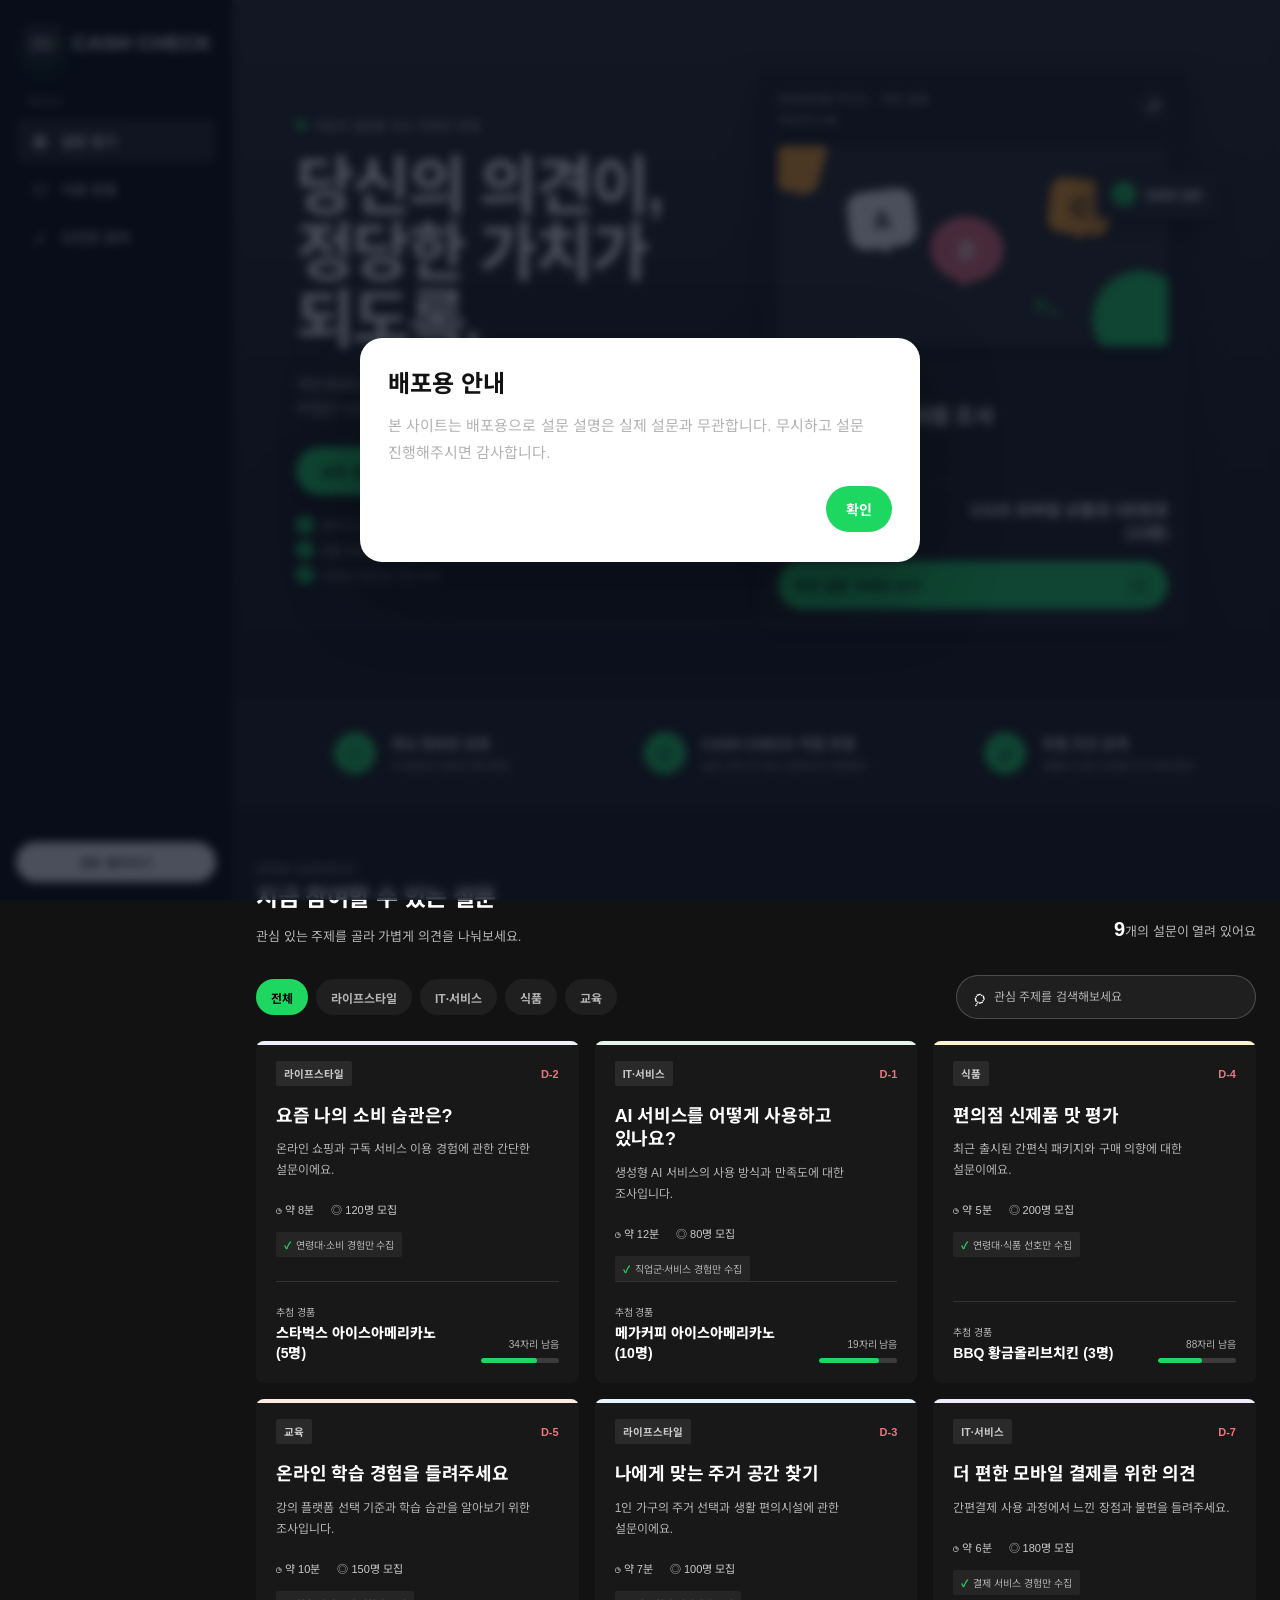
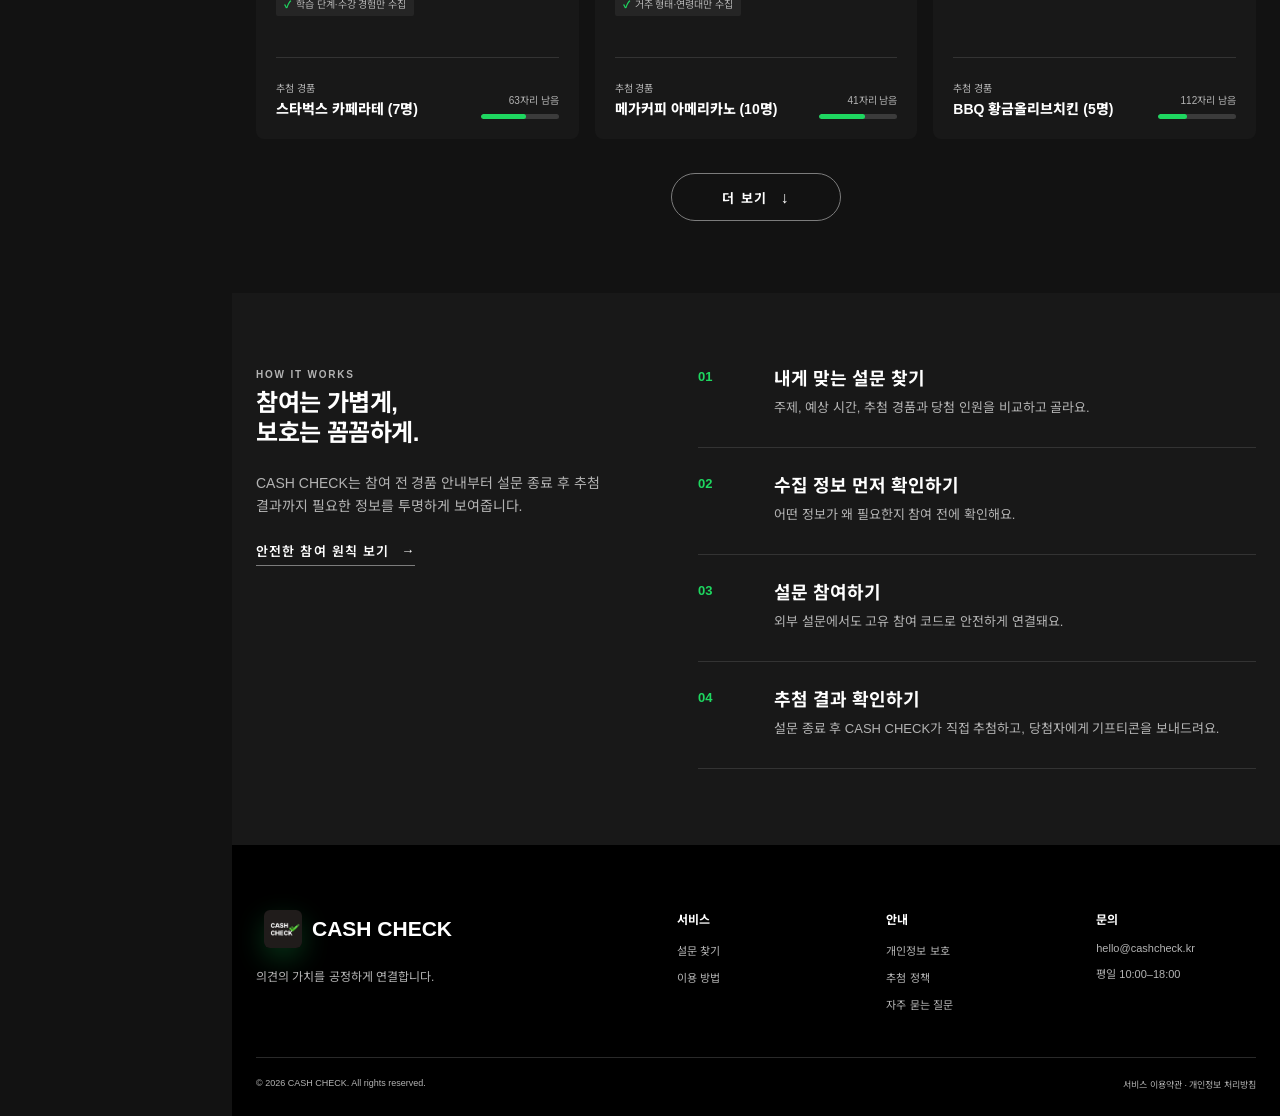
==== commit f86556e7: "Add deployment notice popup" ====
--- a/surveys.html
+++ b/surveys.html
@@ -174,6 +174,16 @@
     </section>
   </div>
 
+  <div class="notice-backdrop" id="deploymentNotice" hidden>
+    <div class="notice-modal" role="dialog" aria-modal="true" aria-labelledby="deploymentNoticeTitle">
+      <h2 class="notice-title" id="deploymentNoticeTitle">배포용 안내</h2>
+      <p class="notice-content">본 사이트는 배포용으로 설문 설명은 실제 설문과 무관합니다. 무시하고 설문 진행해주시면 감사합니다.</p>
+      <div class="notice-actions">
+        <button class="notice-button" id="deploymentNoticeClose" type="button">확인</button>
+      </div>
+    </div>
+  </div>
+
   <div class="toast" id="toast" role="status" aria-live="polite"></div>
   <script src="./survey-data.js" defer></script>
   <script src="./app.js" defer></script>
--- a/styles.css
+++ b/styles.css
@@ -28,6 +28,49 @@
   word-break: keep-all;
 }
 body.modal-open { overflow: hidden; }
+.notice-backdrop {
+  position: fixed;
+  inset: 0;
+  z-index: 200;
+  display: grid;
+  place-items: center;
+  padding: 20px;
+  background: rgba(11, 18, 34, .74);
+  backdrop-filter: blur(5px);
+}
+.notice-backdrop[hidden] { display: none; }
+.notice-modal {
+  width: min(560px, 100%);
+  padding: 30px 28px;
+  border-radius: 22px;
+  background: white;
+  box-shadow: 0 30px 80px rgba(0, 0, 0, .3);
+}
+.notice-title {
+  margin: 0 0 12px;
+  font-size: 24px;
+  line-height: 1.35;
+  color: var(--navy);
+}
+.notice-content {
+  margin: 0 0 20px;
+  color: var(--muted);
+  font-size: 15px;
+  line-height: 1.8;
+}
+.notice-actions { display: flex; justify-content: flex-end; }
+.notice-button {
+  min-height: 46px;
+  padding: 0 20px;
+  border: 0;
+  border-radius: 999px;
+  background: var(--blue);
+  color: white;
+  font-size: 14px;
+  font-weight: 700;
+  cursor: pointer;
+}
+.notice-button:hover { transform: translateY(-1px); }
 button, input { font: inherit; }
 button, a { -webkit-tap-highlight-color: transparent; }
 a { color: inherit; text-decoration: none; }
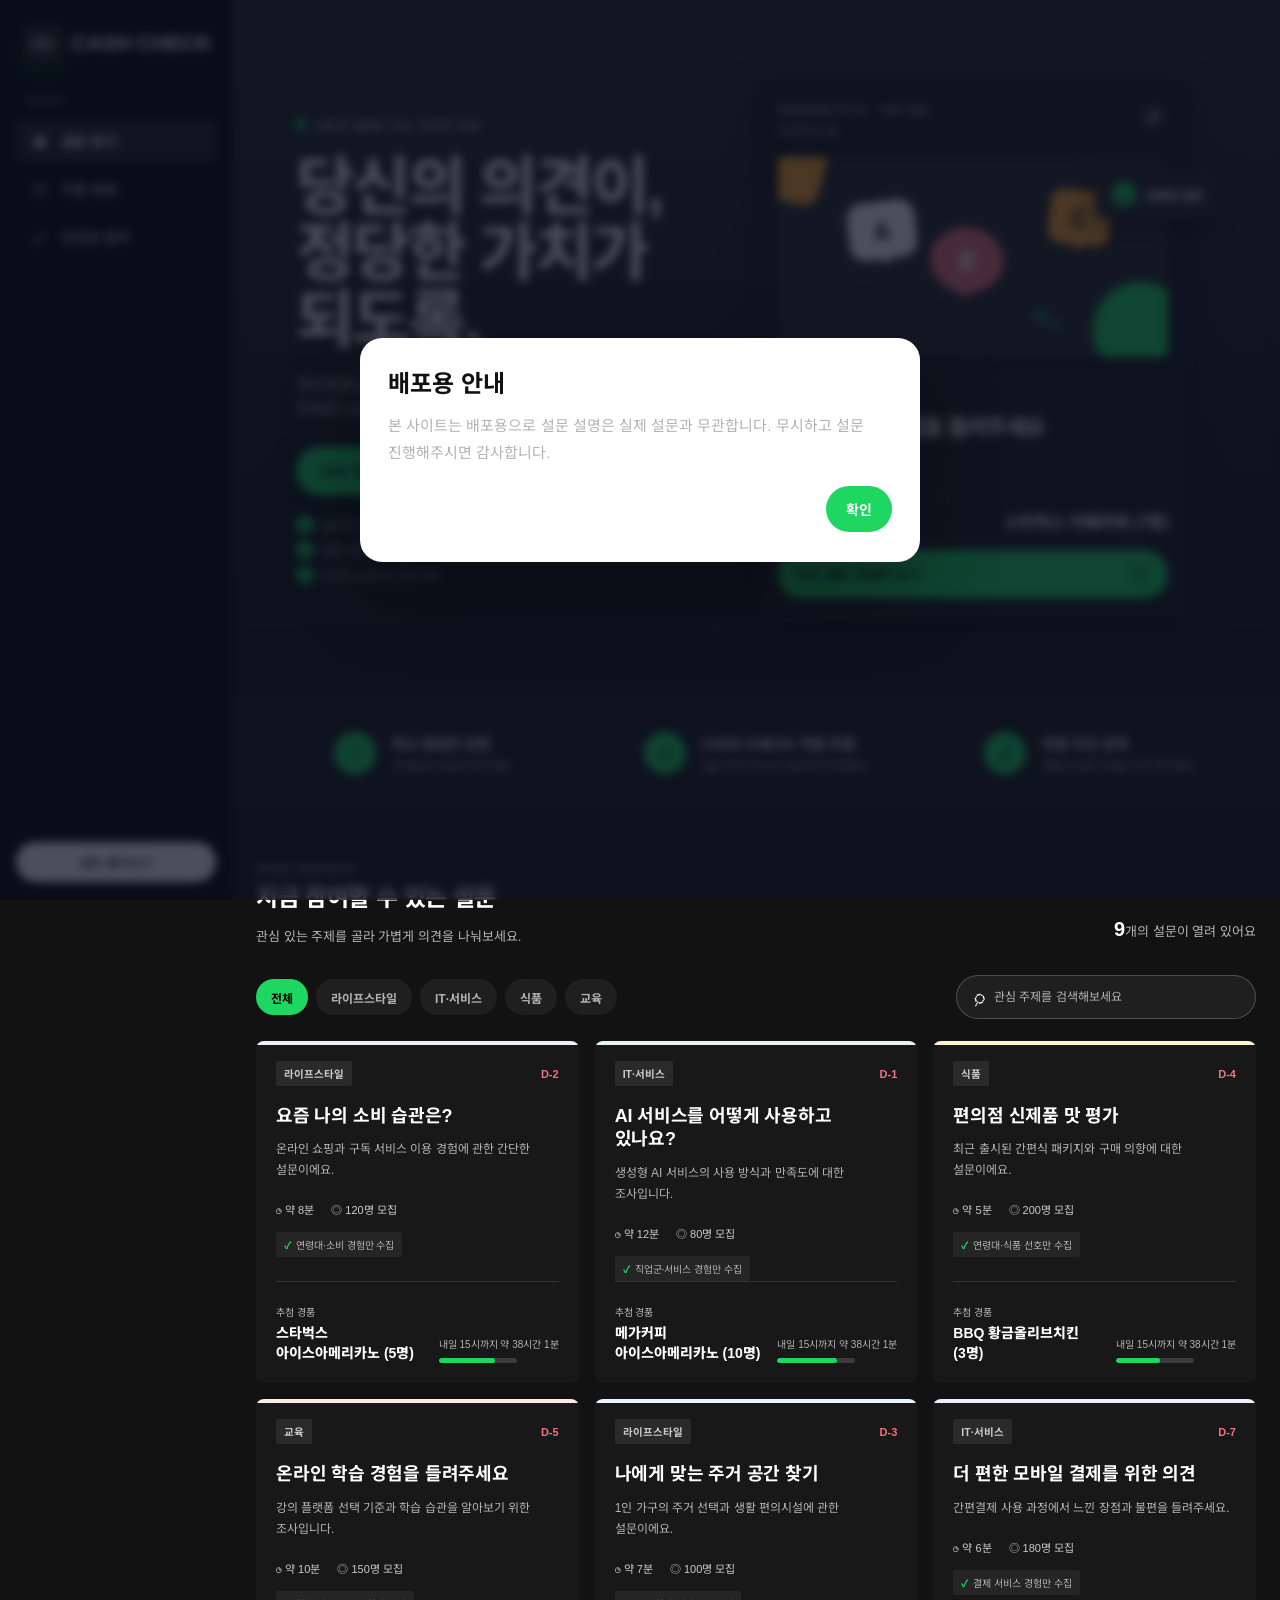
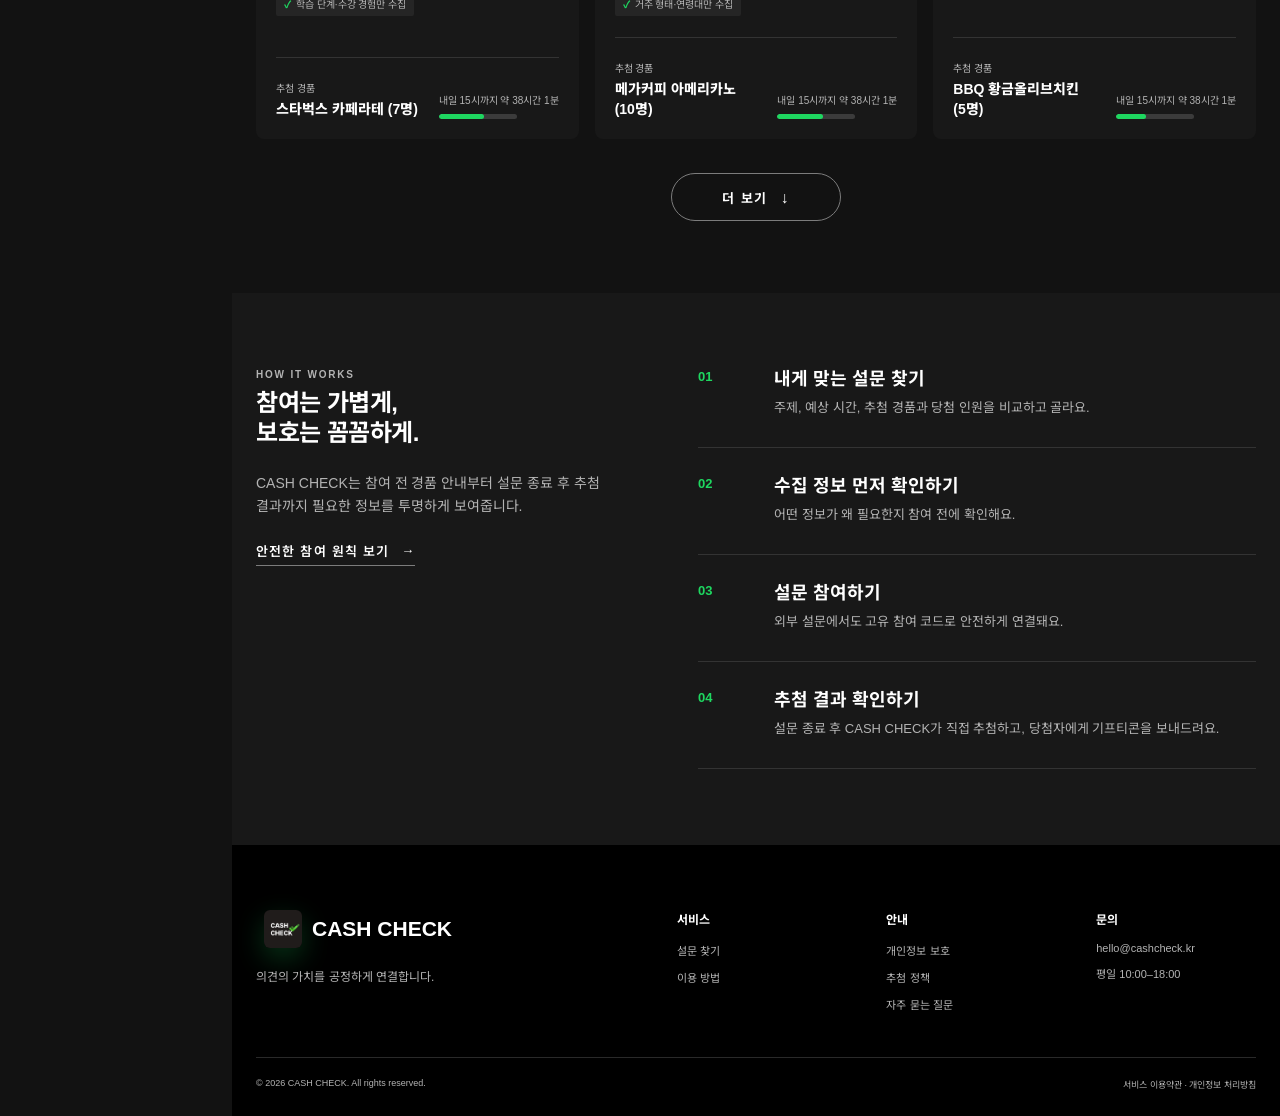
==== commit fd16d29a: "Add Google Tag Manager" ====
--- a/surveys.html
+++ b/surveys.html
@@ -1,6 +1,13 @@
 <!DOCTYPE html>
 <html lang="ko">
 <head>
+<!-- Google Tag Manager -->
+<script>(function(w,d,s,l,i){w[l]=w[l]||[];w[l].push({'gtm.start':
+new Date().getTime(),event:'gtm.js'});var f=d.getElementsByTagName(s)[0],
+j=d.createElement(s),dl=l!='dataLayer'?'&l='+l:'';j.async=true;j.src=
+'https://www.googletagmanager.com/gtm.js?id='+i+dl;f.parentNode.insertBefore(j,f);
+})(window,document,'script','dataLayer','GTM-TN4S3WDF');</script>
+<!-- End Google Tag Manager -->
   <meta charset="UTF-8" />
   <meta name="viewport" content="width=device-width, initial-scale=1.0" />
   <meta name="description" content="개인정보 노출은 줄이고, 설문 경품 추첨은 투명하게 진행하는 설문 중계 플랫폼 CASH CHECK" />
@@ -12,6 +19,10 @@
   <link rel="stylesheet" href="./styles.css" />
 </head>
 <body class="survey-page">
+<!-- Google Tag Manager (noscript) -->
+<noscript><iframe src="https://www.googletagmanager.com/ns.html?id=GTM-TN4S3WDF"
+height="0" width="0" style="display:none;visibility:hidden"></iframe></noscript>
+<!-- End Google Tag Manager (noscript) -->
   <a class="skip-link" href="#survey-board">설문 목록으로 바로가기</a>
 
   <header class="site-header">
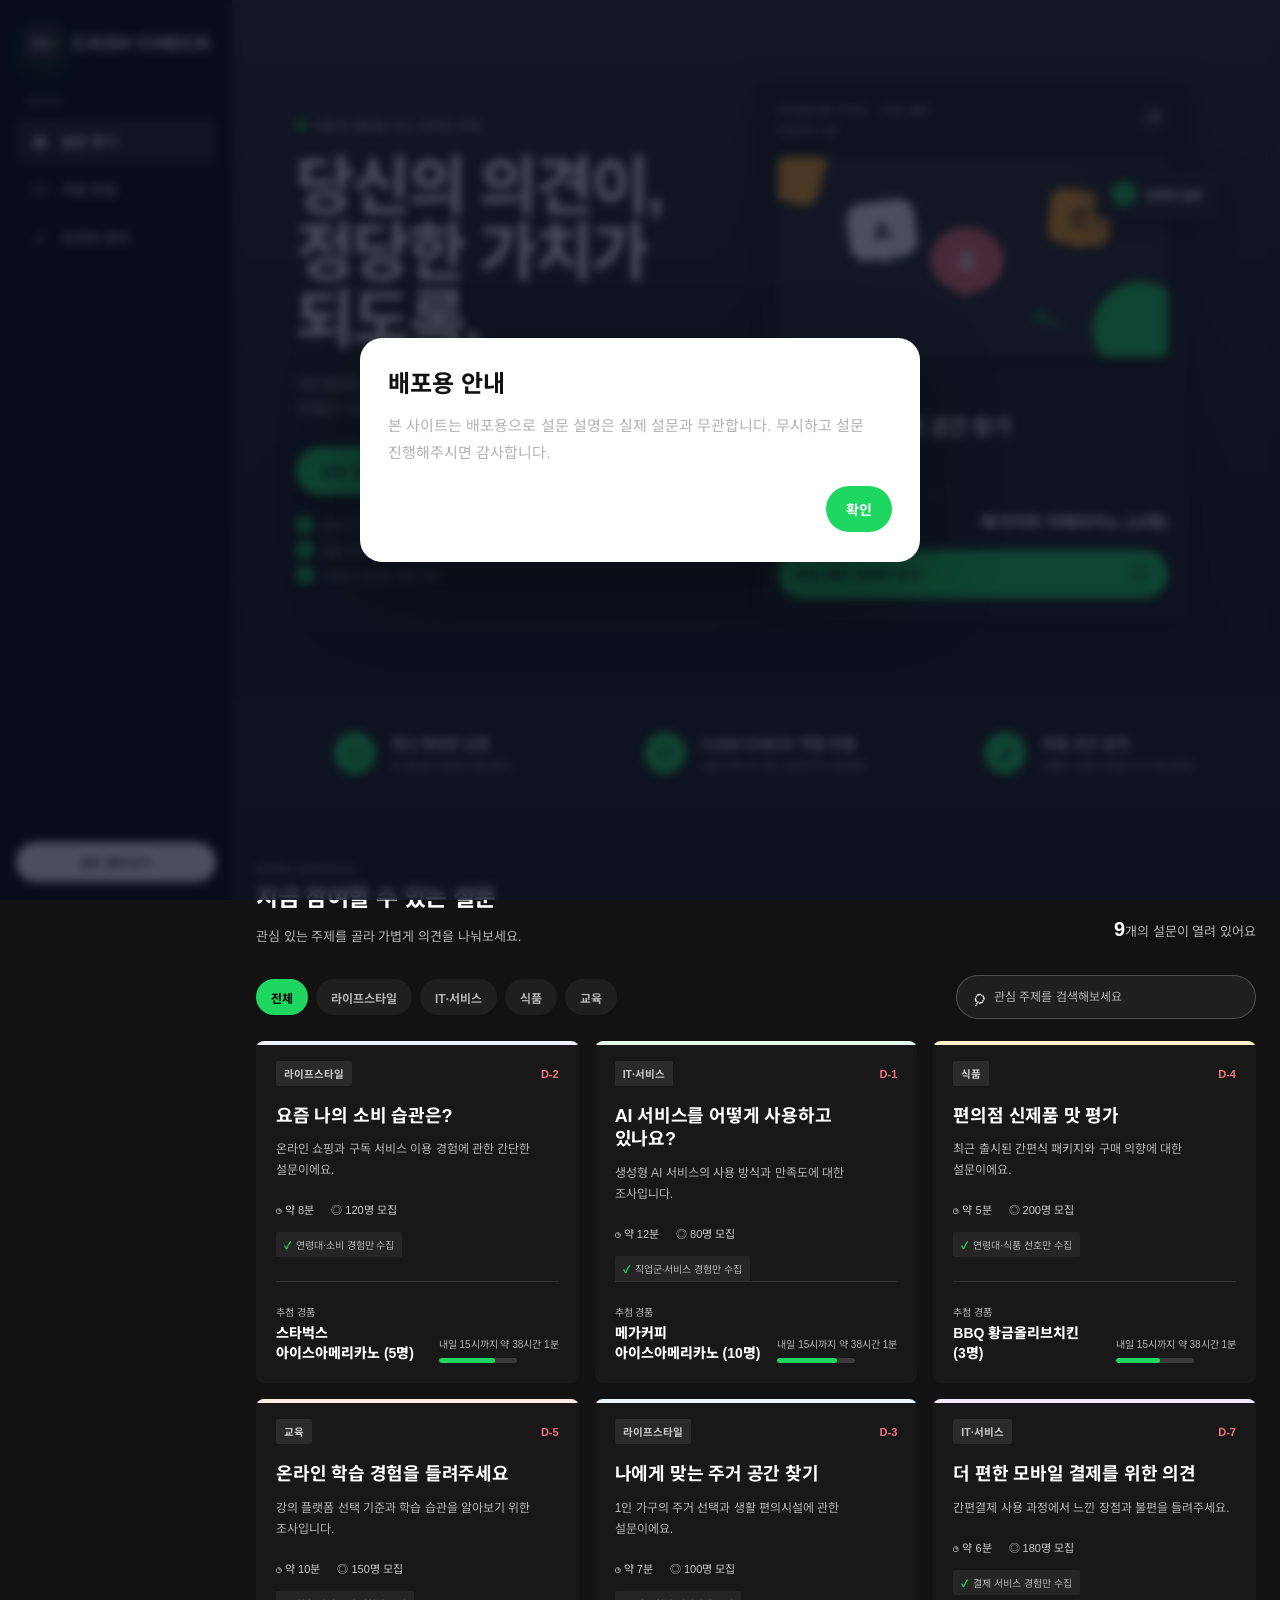
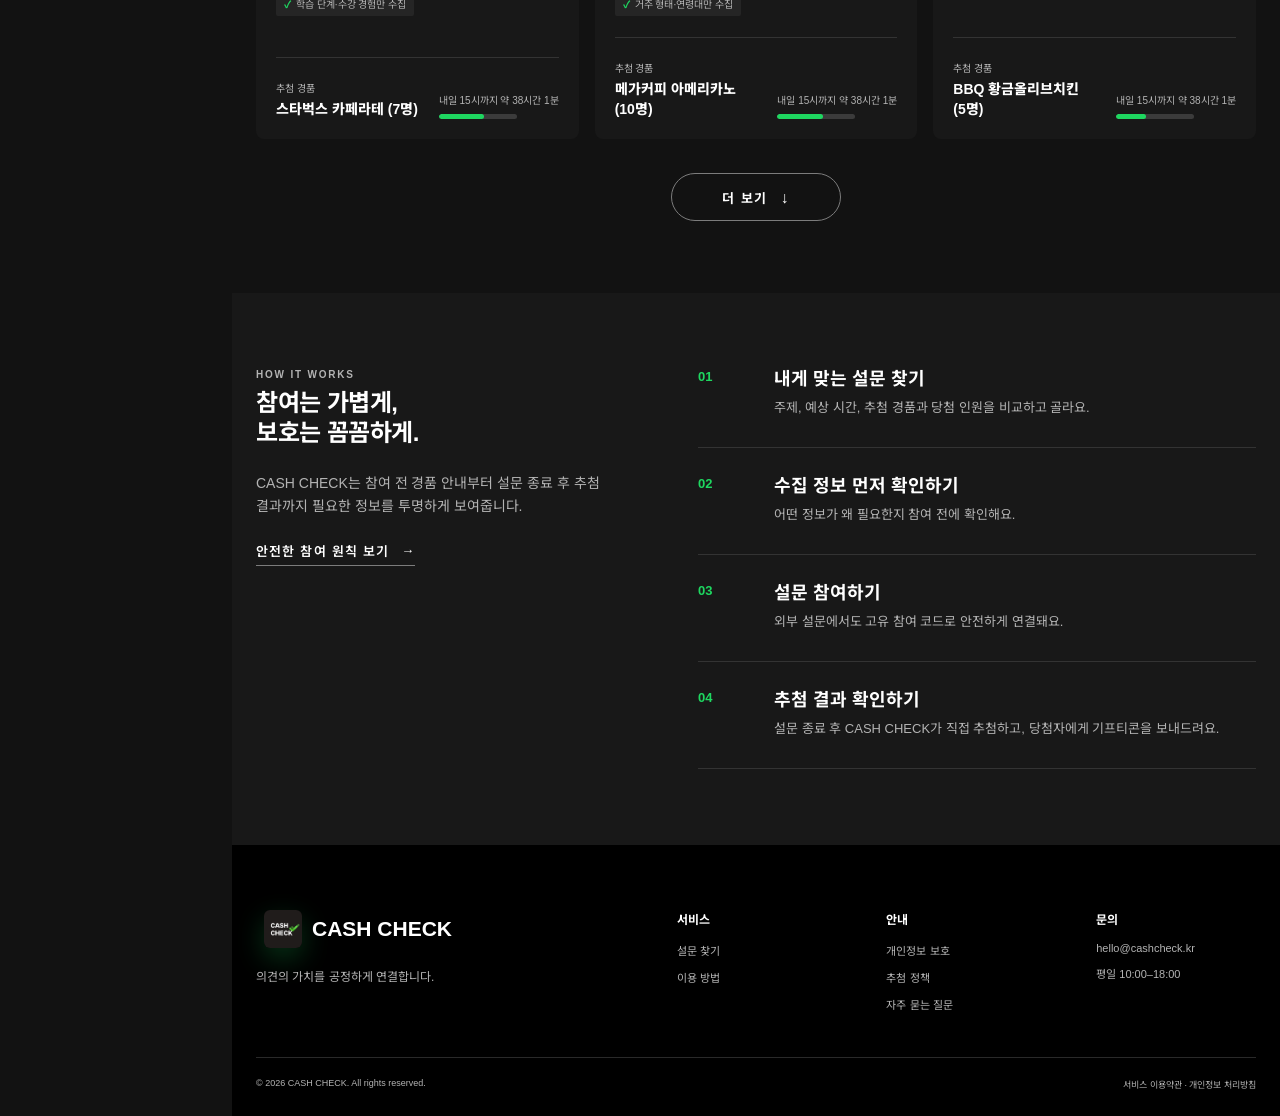
==== commit 2eaba715: "Track button clicks in GA4" ====
--- a/surveys.html
+++ b/surveys.html
@@ -8,6 +8,15 @@
 'https://www.googletagmanager.com/gtm.js?id='+i+dl;f.parentNode.insertBefore(j,f);
 })(window,document,'script','dataLayer','GTM-TN4S3WDF');</script>
 <!-- End Google Tag Manager -->
+<!-- Google tag (gtag.js) -->
+<script async src="https://www.googletagmanager.com/gtag/js?id=G-3PDD9WEX8Z"></script>
+<script>
+  window.dataLayer = window.dataLayer || [];
+  function gtag(){dataLayer.push(arguments);}
+  gtag('js', new Date());
+
+  gtag('config', 'G-3PDD9WEX8Z');
+</script>
   <meta charset="UTF-8" />
   <meta name="viewport" content="width=device-width, initial-scale=1.0" />
   <meta name="description" content="개인정보 노출은 줄이고, 설문 경품 추첨은 투명하게 진행하는 설문 중계 플랫폼 CASH CHECK" />
@@ -197,6 +206,7 @@
 
   <div class="toast" id="toast" role="status" aria-live="polite"></div>
   <script src="./survey-data.js" defer></script>
+  <script src="./analytics.js" defer></script>
   <script src="./app.js" defer></script>
 </body>
 </html>
